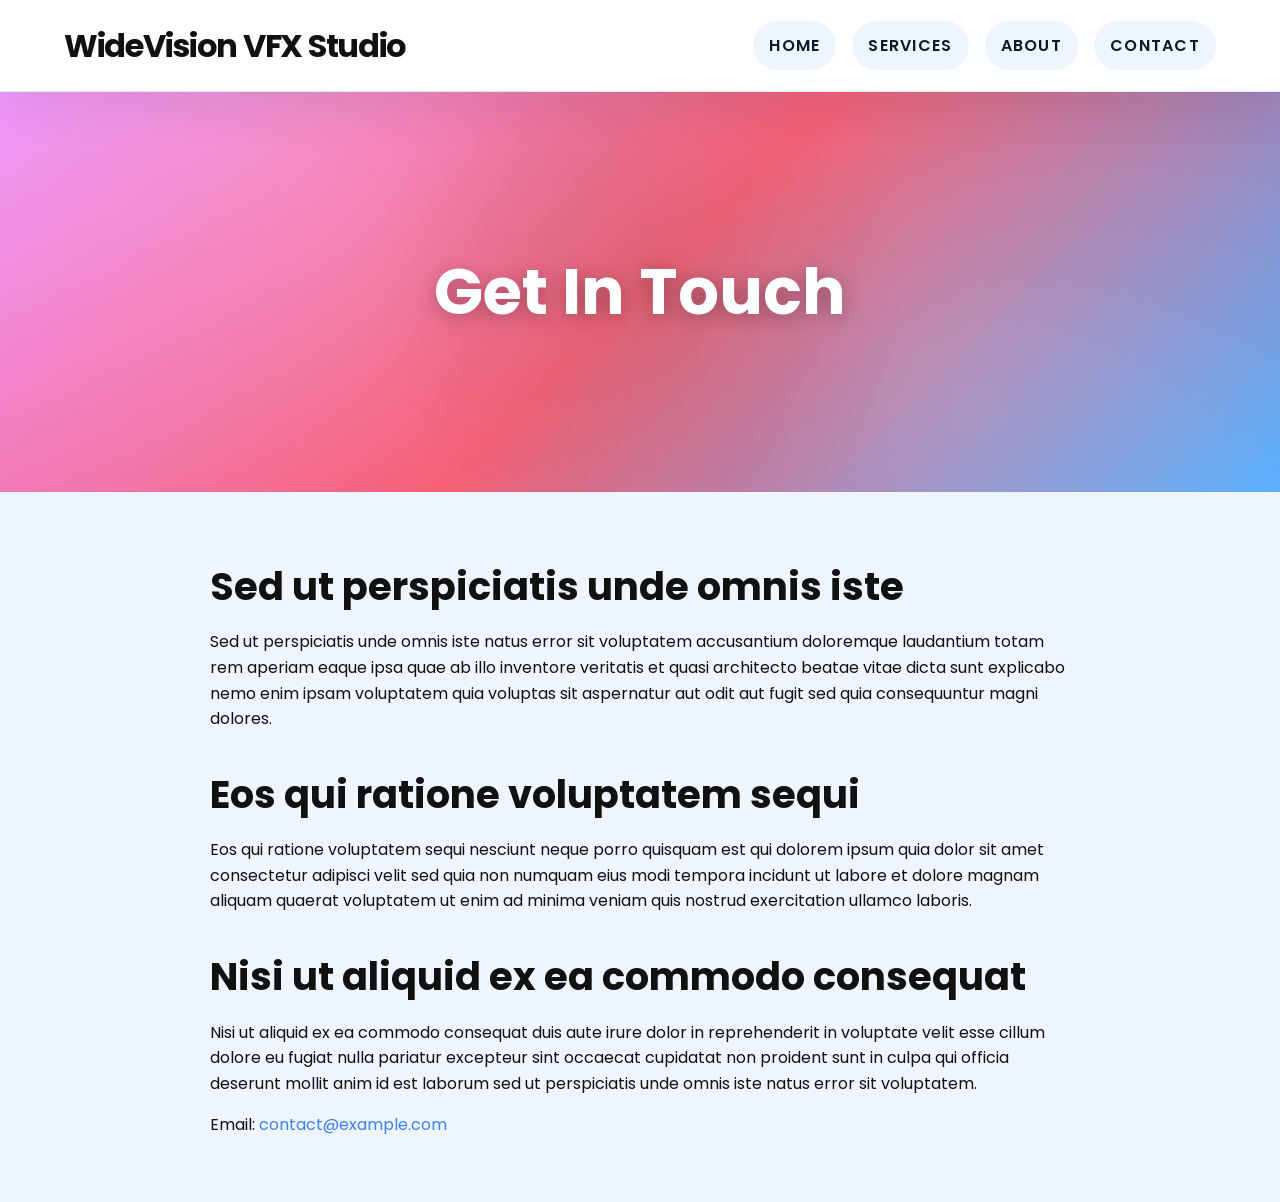
==== contact.html @ 50a1d249 "Added content to about page and contact pages, added new services page added new dynamic elemenst to" ====
<!DOCTYPE html>
<html lang="en">
<head>
  <meta charset="UTF-8">
  <meta name="viewport" content="width=device-width, initial-scale=1.0">
  <title>Contact - WideVision VFX Studio</title>
  <link rel="stylesheet" href="style.css">
</head>
<body>
  <header class="site-header">
    <div class="header-container">
      <h1>WideVision VFX Studio</h1>
      <nav class="nav-menu">
        <ul>
          <li><a href="main.html">Home</a></li>
          <li><a href="services.html">Services</a></li>
          <li><a href="about.html">About</a></li>
          <li><a href="contact.html">Contact</a></li>
        </ul>
      </nav>
    </div>
  </header>

  <section class="hero-section contact-hero">
    <div class="hero-mesh"></div>
    <div class="hero-content">
      <h1>Get In Touch</h1>
    </div>
  </section>

  <div class="main-container">
    <section class="content-section">
      <h2>Sed ut perspiciatis unde omnis iste</h2>
      <p>Sed ut perspiciatis unde omnis iste natus error sit voluptatem accusantium doloremque laudantium totam rem aperiam eaque ipsa quae ab illo inventore veritatis et quasi architecto beatae vitae dicta sunt explicabo nemo enim ipsam voluptatem quia voluptas sit aspernatur aut odit aut fugit sed quia consequuntur magni dolores.</p>
    </section>

    <section class="content-section">
      <h2>Eos qui ratione voluptatem sequi</h2>
      <p>Eos qui ratione voluptatem sequi nesciunt neque porro quisquam est qui dolorem ipsum quia dolor sit amet consectetur adipisci velit sed quia non numquam eius modi tempora incidunt ut labore et dolore magnam aliquam quaerat voluptatem ut enim ad minima veniam quis nostrud exercitation ullamco laboris.</p>
    </section>

    <section class="content-section">
      <h2>Nisi ut aliquid ex ea commodo consequat</h2>
      <p>Nisi ut aliquid ex ea commodo consequat duis aute irure dolor in reprehenderit in voluptate velit esse cillum dolore eu fugiat nulla pariatur excepteur sint occaecat cupidatat non proident sunt in culpa qui officia deserunt mollit anim id est laborum sed ut perspiciatis unde omnis iste natus error sit voluptatem.</p>
      <p>Email: <a href="mailto:contact@example.com\">contact@example.com</a></p>
    </section>
  </div>
</body>
</html>
---- style.css ----
/* Base stylesheet for main.html */

@import url('https://fonts.googleapis.com/css2?family=Poppins:wght@400;500;600;700&display=swap');

/* Global page settings */
:root {
  --bg-color: #EFF5FF;
  --text-color: #101110;
  --accent-color: #3b82f6;
  --surface-color: #ffffff;
  --surface-soft: #f8fbff;
  --border-color: #d6e4f0;
}

/* Reset margins and set base font */
html {
  box-sizing: border-box;
}
*, *::before, *::after {
  box-sizing: inherit;
}

body {
  margin: 0;
  font-family: 'Poppins', system-ui, -apple-system, BlinkMacSystemFont, "Segoe UI", sans-serif;
  line-height: 1.6;
  background: var(--bg-color);
  color: var(--text-color);
  min-height: 100vh;
}

/* Header with title and navigation */
.site-header {
  position: sticky;
  top: 0;
  z-index: 20;
  background: rgba(255, 255, 255, 0.92);
  backdrop-filter: saturate(180%) blur(16px);
  border-bottom: 1px solid rgba(59, 130, 246, 0.15);
  box-shadow: 0 20px 40px rgba(16, 42, 67, 0.08);
}

.content-section {
  margin-bottom: 2rem;
}

.content-section h2 {
  font-size: clamp(1.75rem, 3vw, 2.5rem);
  margin-bottom: 0.75rem;
}



.header-container {
  max-width: 1200px;
  margin: 0 auto;
  padding: 1.25rem 1.5rem;
  display: flex;
  justify-content: space-between;
  align-items: center;
  gap: 1.5rem;
}

.site-header h1 {
  margin: 0;
  font-size: clamp(1.9rem, 2.5vw, 2.7rem);
  font-weight: 700;
  letter-spacing: -0.04em;
}

/* Navigation menu */
.nav-menu ul {
  list-style: none;
  margin: 0;
  padding: 0;
  display: flex;
  gap: 1rem;
  flex-wrap: wrap;
}

.nav-menu a {
  display: inline-flex;
  align-items: center;
  padding: 0.75rem 1rem;
  border-radius: 999px;
  font-weight: 600;
  text-transform: uppercase;
  letter-spacing: 0.08em;
  color: #0f172a;
  background: rgba(59, 130, 246, 0.08);
  transition: transform 0.2s ease, background-color 0.2s ease, color 0.2s ease;
}

.nav-menu a:hover,
.nav-menu a:focus {
  color: var(--accent-color);
  background: rgba(59, 130, 246, 0.16);
  transform: translateY(-1px);
  text-decoration: none;
}

.nav-menu a:active {
  transform: translateY(0);
}

/* Full-width video section */
.video-section {
  width: 100%;
  background: #000;
  padding: 0;
  margin: 0;
}

.video-section video {
  display: block;
  width: 100%;
  height: auto;
}

/* Hero sections with unique visuals */
.hero-section {
  position: relative;
  width: 100%;
  height: 400px;
  display: flex;
  align-items: center;
  justify-content: center;
  overflow: hidden;
  margin: 0;
  padding: 0;
}

.hero-content {
  position: relative;
  z-index: 2;
  text-align: center;
}

.hero-content h1 {
  color: white;
  font-size: clamp(2.5rem, 6vw, 4rem);
  text-shadow: 0 4px 20px rgba(0, 0, 0, 0.3);
  margin: 0;
}

/* Services page gradient */
.services-hero {
  background: linear-gradient(135deg, #667eea 0%, #764ba2 50%, #f093fb 100%);
}

.services-hero .hero-gradient {
  position: absolute;
  top: 0;
  left: 0;
  width: 100%;
  height: 100%;
  background: 
    radial-gradient(circle at 20% 50%, rgba(255,255,255,0.1) 0%, transparent 50%),
    radial-gradient(circle at 80% 80%, rgba(255,255,255,0.1) 0%, transparent 50%);
  animation: float 6s ease-in-out infinite;
}

/* About page pattern */
.about-hero {
  background: linear-gradient(45deg, #1e3a8a 0%, #3b82f6 50%, #0ea5e9 100%);
}

.about-hero .hero-pattern {
  position: absolute;
  top: 0;
  left: 0;
  width: 100%;
  height: 100%;
  background-image: 
    linear-gradient(45deg, rgba(255,255,255,0.05) 25%, transparent 25%),
    linear-gradient(-45deg, rgba(255,255,255,0.05) 25%, transparent 25%);
  background-size: 40px 40px;
  background-position: 0 0, 20px 20px;
  animation: slide 20s linear infinite;
}

/* Contact page mesh gradient */
.contact-hero {
  background: linear-gradient(135deg, #f093fb 0%, #f5576c 50%, #4facfe 100%);
}

.contact-hero .hero-mesh {
  position: absolute;
  top: 0;
  left: 0;
  width: 100%;
  height: 100%;
  background: 
    radial-gradient(circle at 25% 25%, rgba(255,255,255,0.15) 0%, transparent 50%),
    radial-gradient(circle at 75% 75%, rgba(255,255,255,0.15) 0%, transparent 50%),
    radial-gradient(circle at 50% 50%, rgba(0,0,0,0.1) 0%, transparent 40%);
  animation: pulse 8s ease-in-out infinite;
}

/* Animations */
@keyframes float {
  0%, 100% { transform: translateY(0px); }
  50% { transform: translateY(-20px); }
}

@keyframes slide {
  0% { background-position: 0 0, 20px 20px; }
  100% { background-position: 40px 40px, 60px 60px; }
}

@keyframes pulse {
  0%, 100% { opacity: 1; }
  50% { opacity: 0.95; }
}

/* Page container for centered content */
.main-container {
  max-width: 900px;
  margin: 0 auto;
  padding: 2rem 1.25rem;
}

/* Heading styles */
h1 {
  font-size: clamp(2rem, 4vw, 3rem);
  margin-top: 0;
  margin-bottom: 0.75rem;
}

p {
  margin-top: 0;
  margin-bottom: 1rem;
}

/* Example card section */
.card {
  background: var(--surface-color);
  border: 1px solid var(--border-color);
  border-radius: 16px;
  box-shadow: 0 8px 24px rgba(16, 42, 67, 0.08);
  padding: 1.5rem;
}

/* Link styling */
a {
  color: var(--accent-color);
  text-decoration: none;
}
a:hover,
a:focus {
  text-decoration: underline;
}

/* Utility helpers: add more as needed */
.text-center {
  text-align: center;
}

/* Add new section styles by using a class name and a comment */
/* Example: .new-section { ... } */
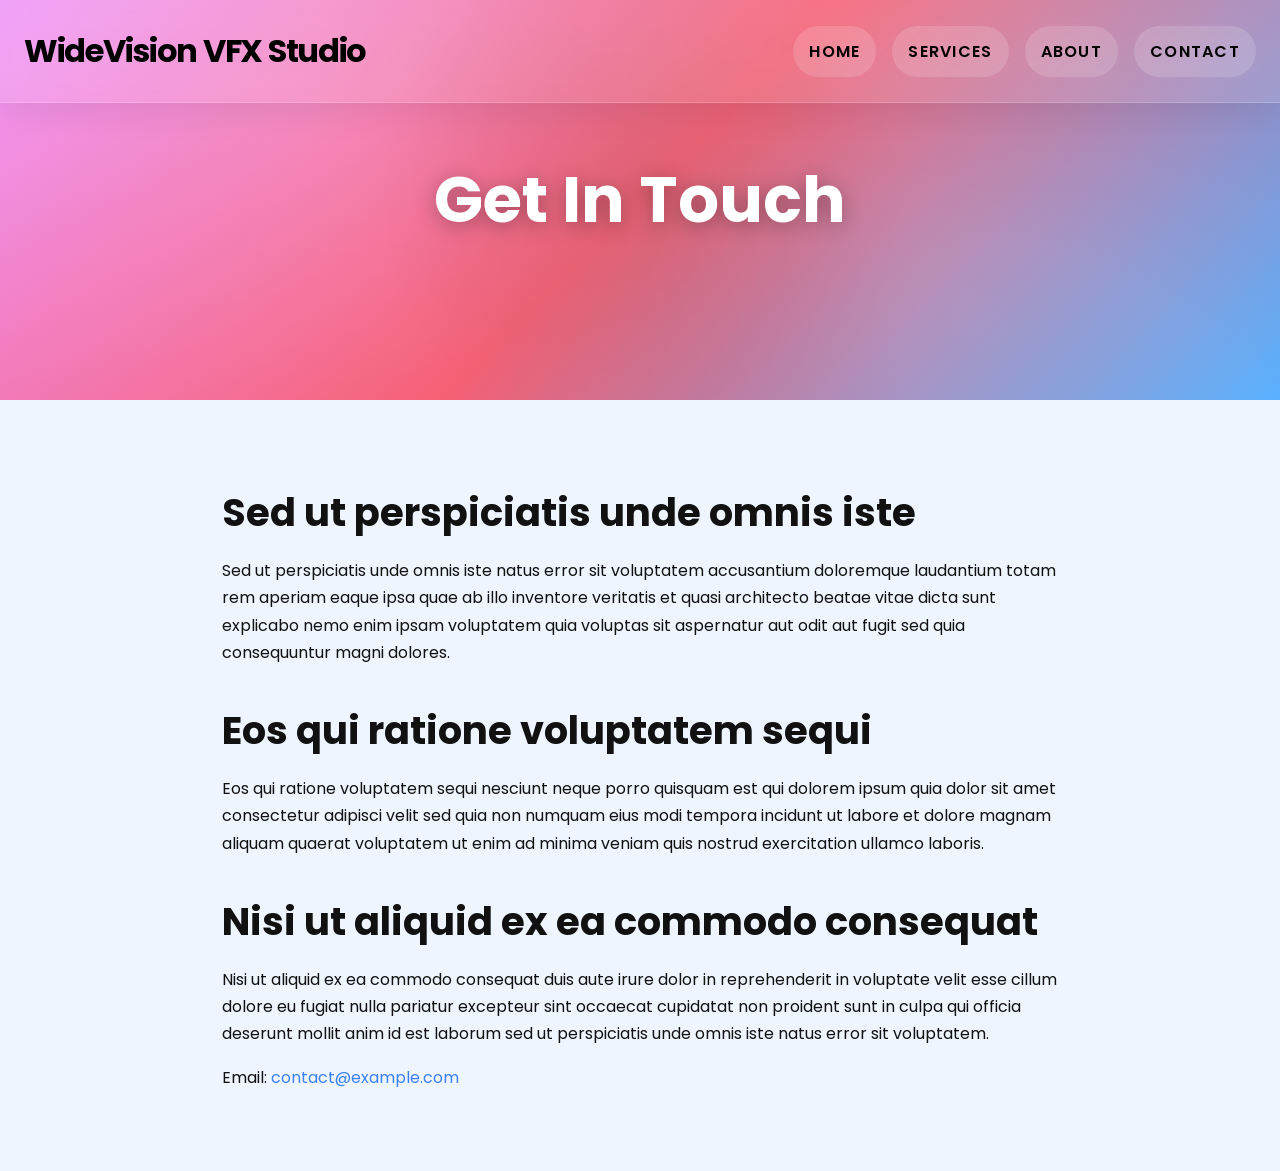
==== commit 825cff64: "added an actual background video to the website changed the quote font fixed spacing and made genera" ====
--- a/contact.html
+++ b/contact.html
@@ -45,5 +45,6 @@
       <p>Email: <a href="mailto:contact@example.com\">contact@example.com</a></p>
     </section>
   </div>
+  <script src="script.js"></script>
 </body>
 </html>
--- a/style.css
+++ b/style.css
@@ -1,6 +1,8 @@
 /* Base stylesheet for main.html */
 
 @import url('https://fonts.googleapis.com/css2?family=Poppins:wght@400;500;600;700&display=swap');
+@import url('https://fonts.googleapis.com/css2?family=Montserrat:wght@400;600;700;800&display=swap');
+@import url('https://fonts.googleapis.com/css2?family=Merriweather:ital,wght@0,400;0,700;1,400&display=swap');
 
 /* Global page settings */
 :root {
@@ -23,7 +25,7 @@
 body {
   margin: 0;
   font-family: 'Poppins', system-ui, -apple-system, BlinkMacSystemFont, "Segoe UI", sans-serif;
-  line-height: 1.6;
+  line-height: 1.7;
   background: var(--bg-color);
   color: var(--text-color);
   min-height: 100vh;
@@ -31,13 +33,16 @@
 
 /* Header with title and navigation */
 .site-header {
-  position: sticky;
-  top: 0;
+  position: fixed;
+  top: 0;
+  left: 0;
+  right: 0;
   z-index: 20;
-  background: rgba(255, 255, 255, 0.92);
-  backdrop-filter: saturate(180%) blur(16px);
-  border-bottom: 1px solid rgba(59, 130, 246, 0.15);
-  box-shadow: 0 20px 40px rgba(16, 42, 67, 0.08);
+  background: rgba(255, 255, 255, 0.12);
+  backdrop-filter: blur(12px);
+  border-bottom: 1px solid rgba(255, 255, 255, 0.18);
+  box-shadow: 0 10px 30px rgba(15, 23, 42, 0.08);
+  padding: 1.5rem 0;
 }
 
 .content-section {
@@ -52,13 +57,34 @@
 
 
 .header-container {
-  max-width: 1200px;
-  margin: 0 auto;
-  padding: 1.25rem 1.5rem;
+  width: 100%;
+  margin: 0;
+  padding: 0 1.5rem;
   display: flex;
   justify-content: space-between;
   align-items: center;
   gap: 1.5rem;
+}
+
+.brand {
+  display: flex;
+  align-items: center;
+  gap: 0.85rem;
+}
+
+.site-logo {
+  width: 52px;
+  height: auto;
+  display: block;
+}
+
+.nav-menu ul {
+  list-style: none;
+  margin: 0;
+  padding: 0;
+  display: flex;
+  gap: 1.8rem;
+  flex-wrap: wrap;
 }
 
 .site-header h1 {
@@ -66,6 +92,7 @@
   font-size: clamp(1.9rem, 2.5vw, 2.7rem);
   font-weight: 700;
   letter-spacing: -0.04em;
+  color: #000000;
 }
 
 /* Navigation menu */
@@ -86,15 +113,15 @@
   font-weight: 600;
   text-transform: uppercase;
   letter-spacing: 0.08em;
-  color: #0f172a;
-  background: rgba(59, 130, 246, 0.08);
+  color: #000000;
+  background: rgba(255, 255, 255, 0.15);
   transition: transform 0.2s ease, background-color 0.2s ease, color 0.2s ease;
 }
 
 .nav-menu a:hover,
 .nav-menu a:focus {
-  color: var(--accent-color);
-  background: rgba(59, 130, 246, 0.16);
+  color: #000000;
+  background: rgba(255, 255, 255, 0.25);
   transform: translateY(-1px);
   text-decoration: none;
 }
@@ -105,16 +132,60 @@
 
 /* Full-width video section */
 .video-section {
+  position: relative;
   width: 100%;
   background: #000;
   padding: 0;
   margin: 0;
+  display: flex;
+  align-items: center;
+  justify-content: center;
 }
 
 .video-section video {
   display: block;
   width: 100%;
   height: auto;
+}
+
+.video-overlay {
+  position: absolute;
+  top: 0;
+  left: 0;
+  width: 100%;
+  height: 100%;
+  display: flex;
+  align-items: center;
+  justify-content: flex-start;
+  pointer-events: none;
+  padding-left: 5%;
+}
+
+.overlay-text {
+  text-align: left;
+  color: #000000;
+  font-size: clamp(1.5rem, 5vw, 3rem);
+  font-weight: 900;
+  font-family: 'Montserrat', sans-serif;
+  text-shadow: 
+    -2px -2px 0 rgba(255, 255, 255, 0.6),
+    2px -2px 0 rgba(255, 255, 255, 0.6),
+    -2px 2px 0 rgba(255, 255, 255, 0.6),
+    2px 2px 0 rgba(255, 255, 255, 0.6),
+    0 4px 12px rgba(0, 0, 0, 0.3);
+  -webkit-text-stroke: 1px rgba(255, 255, 255, 0.4);
+  padding: 0;
+  max-width: 50%;
+  line-height: 1.6;
+  pointer-events: auto;
+  letter-spacing: 0.02em;
+}
+
+.overlay-text p {
+  margin: 0;
+  font-style: italic;
+  font-weight: 500;
+  font-family: Tahoma, sans-serif;
 }
 
 /* Hero sections with unique visuals */
@@ -217,14 +288,14 @@
 .main-container {
   max-width: 900px;
   margin: 0 auto;
-  padding: 2rem 1.25rem;
+  padding: 3rem 2rem;
 }
 
 /* Heading styles */
 h1 {
-  font-size: clamp(2rem, 4vw, 3rem);
+  font-size: clamp(2.25rem, 4vw, 3.2rem);
   margin-top: 0;
-  margin-bottom: 0.75rem;
+  margin-bottom: 1rem;
 }
 
 p {
@@ -251,6 +322,22 @@
   text-decoration: underline;
 }
 
+button,
+.button,
+.nav-menu a {
+  cursor: pointer;
+}
+
+.hover-active {
+  transform: translateY(-2px) scale(1.01);
+  box-shadow: 0 14px 28px rgba(0, 0, 0, 0.14);
+}
+
+.nav-menu a.hover-active {
+  background: rgba(59, 130, 246, 0.22);
+  color: #111827;
+}
+
 /* Utility helpers: add more as needed */
 .text-center {
   text-align: center;
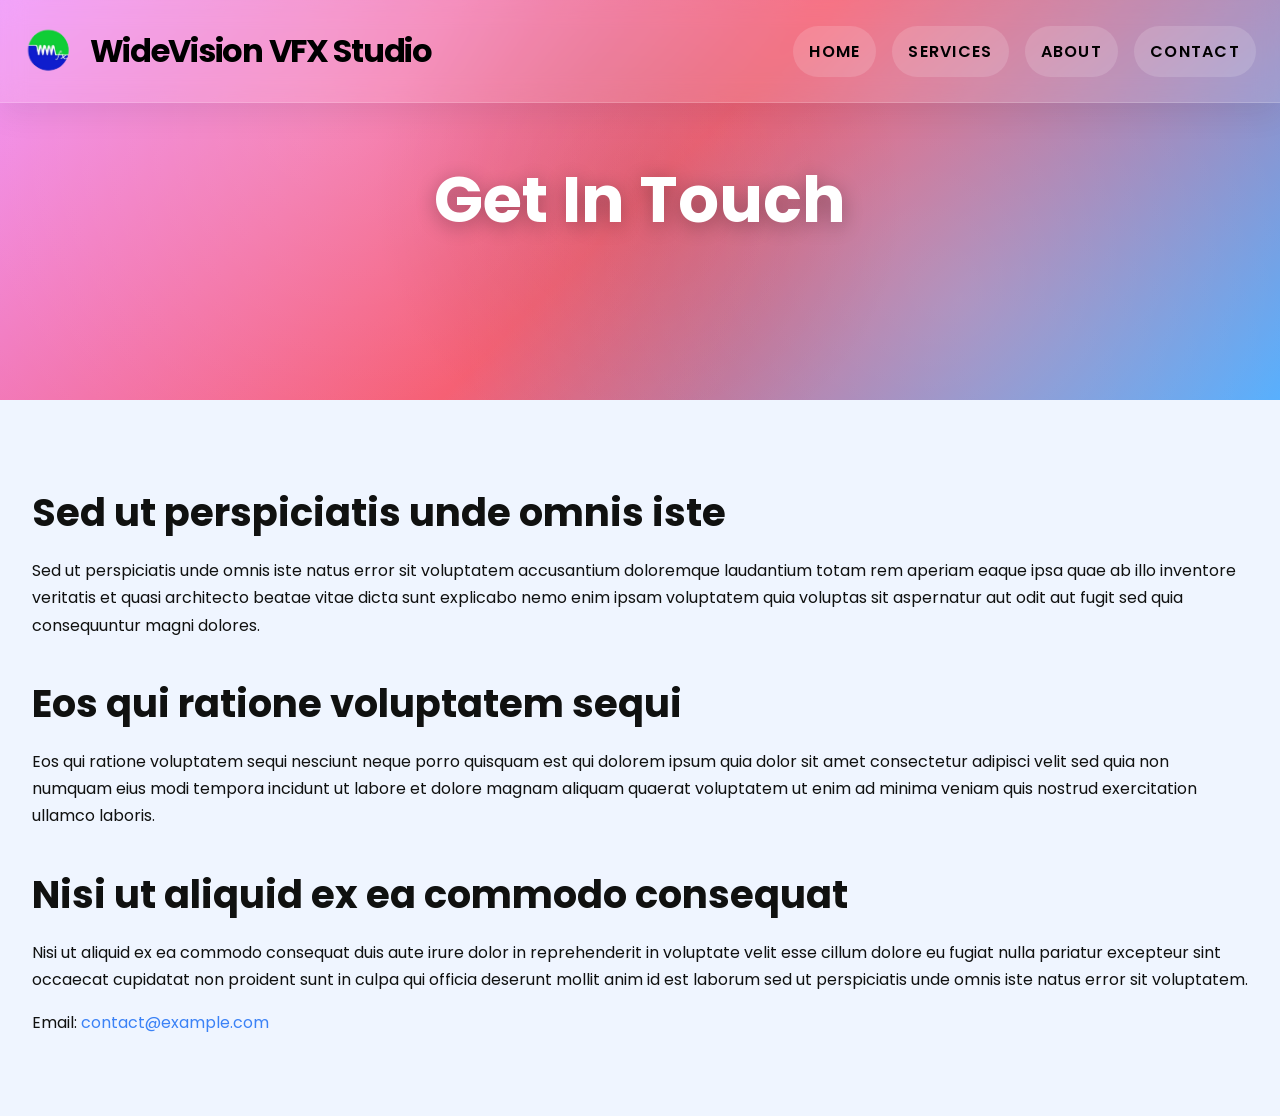
==== commit 7aa6a04b: "made large changes to about section added dropdowns added video graphic updated the colors of the qu" ====
--- a/contact.html
+++ b/contact.html
@@ -9,7 +9,10 @@
 <body>
   <header class="site-header">
     <div class="header-container">
-      <h1>WideVision VFX Studio</h1>
+      <div class="brand">
+        <img src="logo.png" alt="WideVision logo" class="site-logo">
+        <h1>WideVision VFX Studio</h1>
+      </div>
       <nav class="nav-menu">
         <ul>
           <li><a href="main.html">Home</a></li>
--- a/style.css
+++ b/style.css
@@ -29,6 +29,11 @@
   background: var(--bg-color);
   color: var(--text-color);
   min-height: 100vh;
+}
+
+body > .video-section {
+  height: 100vh;
+  overflow: hidden;
 }
 
 /* Header with title and navigation */
@@ -43,6 +48,12 @@
   border-bottom: 1px solid rgba(255, 255, 255, 0.18);
   box-shadow: 0 10px 30px rgba(15, 23, 42, 0.08);
   padding: 1.5rem 0;
+  transition: padding 0.3s ease, box-shadow 0.3s ease;
+}
+
+.site-header.scrolled {
+  padding: 0.75rem 0;
+  box-shadow: 0 4px 20px rgba(15, 23, 42, 0.15);
 }
 
 .content-section {
@@ -134,18 +145,21 @@
 .video-section {
   position: relative;
   width: 100%;
+  height: 100vh;
   background: #000;
   padding: 0;
   margin: 0;
   display: flex;
   align-items: center;
   justify-content: center;
+  overflow: hidden;
 }
 
 .video-section video {
   display: block;
   width: 100%;
-  height: auto;
+  height: 100%;
+  object-fit: cover;
 }
 
 .video-overlay {
@@ -163,17 +177,11 @@
 
 .overlay-text {
   text-align: left;
-  color: #000000;
+  color: #e8e8e8;
   font-size: clamp(1.5rem, 5vw, 3rem);
   font-weight: 900;
-  font-family: 'Montserrat', sans-serif;
-  text-shadow: 
-    -2px -2px 0 rgba(255, 255, 255, 0.6),
-    2px -2px 0 rgba(255, 255, 255, 0.6),
-    -2px 2px 0 rgba(255, 255, 255, 0.6),
-    2px 2px 0 rgba(255, 255, 255, 0.6),
-    0 4px 12px rgba(0, 0, 0, 0.3);
-  -webkit-text-stroke: 1px rgba(255, 255, 255, 0.4);
+  font-family: 'Poppins', sans-serif;
+  -webkit-text-stroke: 4px rgba(255, 255, 255, 0.8);
   padding: 0;
   max-width: 50%;
   line-height: 1.6;
@@ -286,9 +294,57 @@
 
 /* Page container for centered content */
 .main-container {
-  max-width: 900px;
+  max-width: 100%;
   margin: 0 auto;
   padding: 3rem 2rem;
+}
+
+/* About page layout */
+.about-layout {
+  display: grid;
+  grid-template-columns: 7fr 3fr;
+  gap: 3rem;
+  align-items: flex-start;
+  width: 100%;
+}
+
+.about-left {
+  width: 100%;
+}
+
+.about-right {
+  width: 100%;
+  height: 1025px;
+  aspect-ratio: 9 / 16;
+  background: var(--surface-color);
+  border: 2px solid var(--border-color);
+  border-radius: 16px;
+  overflow: hidden;
+  transition: box-shadow 0.3s ease, border-color 0.3s ease, transform 0.3s ease;
+}
+
+.about-right:hover {
+  box-shadow: 0 16px 40px rgba(16, 42, 67, 0.18);
+  border-color: var(--accent-color);
+  transform: translateY(-2px);
+}
+
+.about-right video {
+  width: 100%;
+  height: 100%;
+  object-fit: cover;
+  display: block;
+}
+
+@media (max-width: 1024px) {
+  .about-layout {
+    grid-template-columns: 1fr;
+    align-items: stretch;
+  }
+  
+  .about-right {
+    min-height: 400px;
+  }
 }
 
 /* Heading styles */
@@ -343,5 +399,85 @@
   text-align: center;
 }
 
+/* Accordion styles */
+.accordion {
+  width: 100%;
+}
+
+.accordion-item {
+  margin-bottom: 2.5rem;
+  border: 3px solid var(--border-color);
+  border-radius: 20px;
+  overflow: hidden;
+  background: var(--surface-color);
+  box-shadow: 0 8px 24px rgba(16, 42, 67, 0.1);
+  transition: box-shadow 0.3s ease, border-color 0.3s ease, transform 0.3s ease;
+}
+
+.accordion-item:hover {
+  box-shadow: 0 16px 40px rgba(16, 42, 67, 0.18);
+  border-color: var(--accent-color);
+  transform: translateY(-2px);
+}
+
+.accordion-header {
+  width: 100%;
+  padding: 3rem 3.5rem;
+  font-size: clamp(1.75rem, 3vw, 2.5rem);
+  font-weight: 700;
+  text-align: left;
+  background: var(--surface-color);
+  border: none;
+  cursor: pointer;
+  display: flex;
+  justify-content: space-between;
+  align-items: center;
+  transition: background-color 0.3s ease, color 0.3s ease;
+  color: var(--text-color);
+  letter-spacing: -0.02em;
+  line-height: 1.3;
+}
+
+.accordion-header:hover {
+}
+
+.accordion-header::after {
+  content: '▼';
+  display: inline-block;
+  font-size: 1.5rem;
+  transition: transform 0.4s cubic-bezier(0.4, 0.0, 0.2, 1);
+  margin-left: 2rem;
+  flex-shrink: 0;
+}
+
+.accordion-content {
+  max-height: 0;
+  overflow: hidden;
+  transition: max-height 0.5s cubic-bezier(0.4, 0.0, 0.2, 1);
+}
+
+.accordion-content.open {
+  max-height: 2000px;
+}
+
+.accordion-body {
+  padding: 0 3.5rem 2.5rem 3.5rem;
+  font-size: 1.25rem;
+  line-height: 1.85;
+  color: var(--text-color);
+}
+
+.accordion-body p {
+  margin-bottom: 1.5rem;
+}
+
+.accordion-body p:last-child {
+  margin-bottom: 0;
+}
+
+.accordion-item.open .accordion-header::after {
+  transform: rotate(180deg);
+}
+
 /* Add new section styles by using a class name and a comment */
 /* Example: .new-section { ... } */
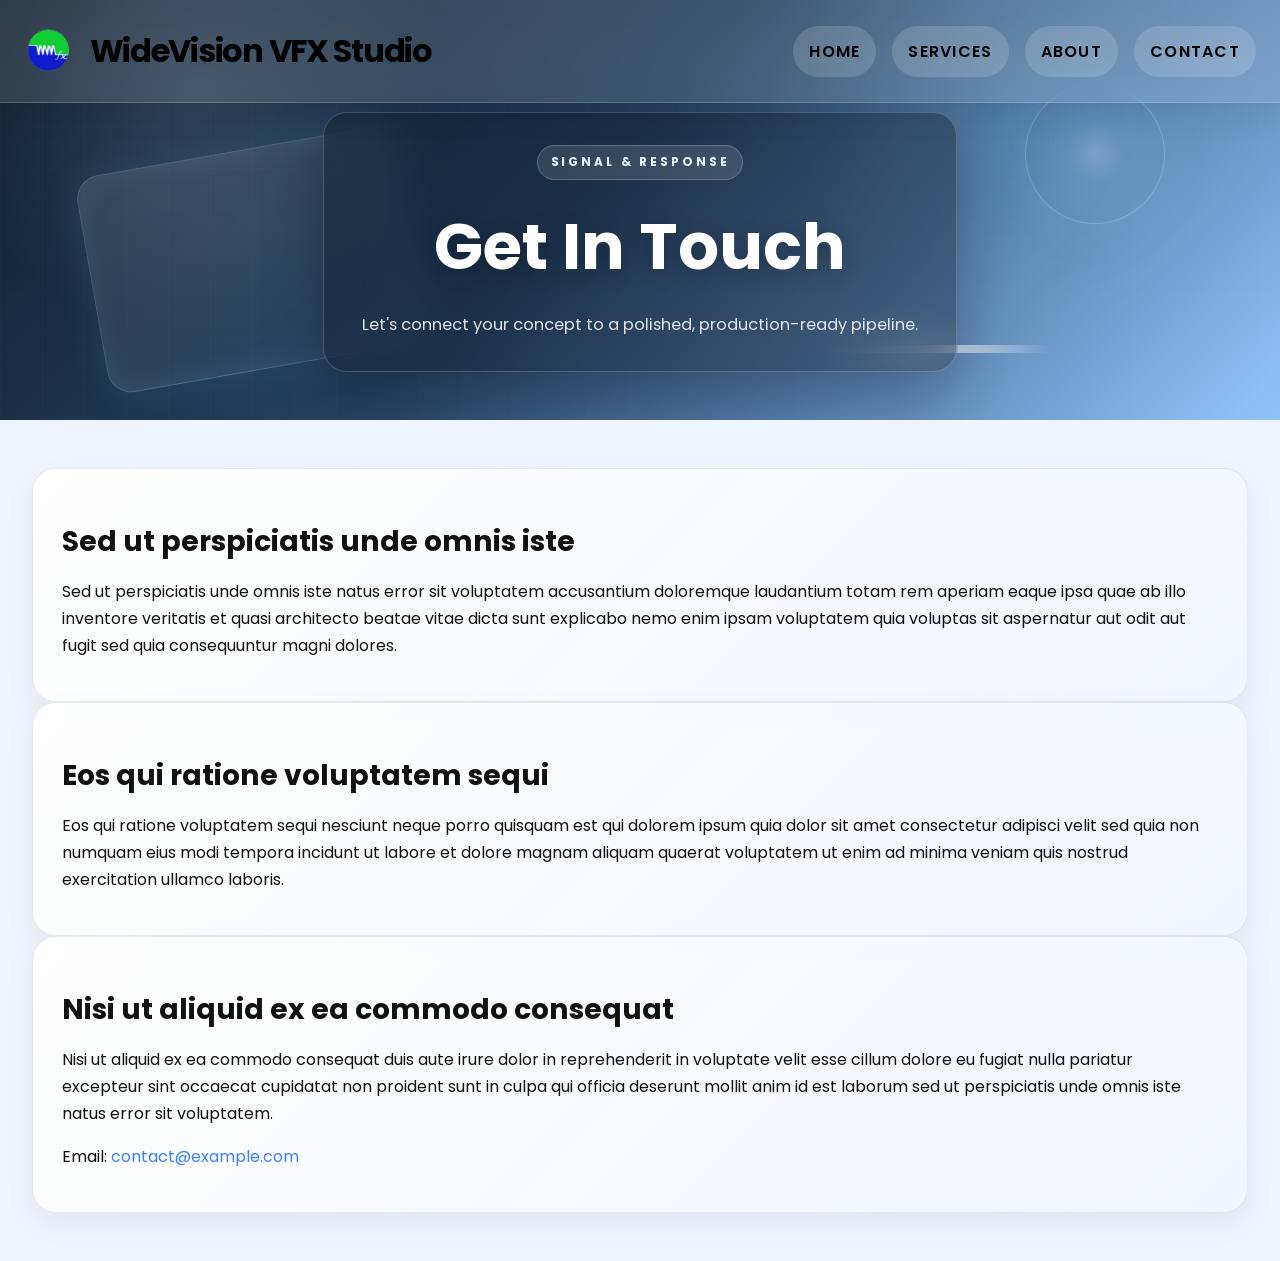
==== commit 076dd1b2: "updated services page and all headers nav bar shrinks more graphics in headers services page looks m" ====
--- a/contact.html
+++ b/contact.html
@@ -25,24 +25,28 @@
   </header>
 
   <section class="hero-section contact-hero">
-    <div class="hero-mesh"></div>
+    <div class="hero-graphic hero-contact-panel"></div>
+    <div class="hero-graphic hero-contact-orb"></div>
+    <div class="hero-graphic hero-contact-line"></div>
     <div class="hero-content">
+      <span class="hero-badge">Signal & Response</span>
       <h1>Get In Touch</h1>
+      <p>Let's connect your concept to a polished, production-ready pipeline.</p>
     </div>
   </section>
 
   <div class="main-container">
-    <section class="content-section">
+    <section class="content-section tile-left">
       <h2>Sed ut perspiciatis unde omnis iste</h2>
       <p>Sed ut perspiciatis unde omnis iste natus error sit voluptatem accusantium doloremque laudantium totam rem aperiam eaque ipsa quae ab illo inventore veritatis et quasi architecto beatae vitae dicta sunt explicabo nemo enim ipsam voluptatem quia voluptas sit aspernatur aut odit aut fugit sed quia consequuntur magni dolores.</p>
     </section>
 
-    <section class="content-section">
+    <section class="content-section tile-middle">
       <h2>Eos qui ratione voluptatem sequi</h2>
       <p>Eos qui ratione voluptatem sequi nesciunt neque porro quisquam est qui dolorem ipsum quia dolor sit amet consectetur adipisci velit sed quia non numquam eius modi tempora incidunt ut labore et dolore magnam aliquam quaerat voluptatem ut enim ad minima veniam quis nostrud exercitation ullamco laboris.</p>
     </section>
 
-    <section class="content-section">
+    <section class="content-section tile-right">
       <h2>Nisi ut aliquid ex ea commodo consequat</h2>
       <p>Nisi ut aliquid ex ea commodo consequat duis aute irure dolor in reprehenderit in voluptate velit esse cillum dolore eu fugiat nulla pariatur excepteur sint occaecat cupidatat non proident sunt in culpa qui officia deserunt mollit anim id est laborum sed ut perspiciatis unde omnis iste natus error sit voluptatem.</p>
       <p>Email: <a href="mailto:contact@example.com\">contact@example.com</a></p>
--- a/style.css
+++ b/style.css
@@ -48,20 +48,34 @@
   border-bottom: 1px solid rgba(255, 255, 255, 0.18);
   box-shadow: 0 10px 30px rgba(15, 23, 42, 0.08);
   padding: 1.5rem 0;
-  transition: padding 0.3s ease, box-shadow 0.3s ease;
+  transition: padding 0.3s ease, box-shadow 0.3s ease, transform 0.3s ease;
 }
 
 .site-header.scrolled {
-  padding: 0.75rem 0;
-  box-shadow: 0 4px 20px rgba(15, 23, 42, 0.15);
+  padding: 0.2rem 0;
+  transform: translateY(-4px);
+  box-shadow: 0 8px 28px rgba(15, 23, 42, 0.22);
+}
+
+.site-header.scrolled .site-logo {
+  width: 40px;
+}
+
+.site-header.scrolled h1 {
+  font-size: clamp(1.35rem, 2vw, 1.8rem);
+}
+
+.site-header.scrolled .nav-menu a {
+  padding: 0.45rem 0.75rem;
+  font-size: 0.82rem;
 }
 
 .content-section {
-  margin-bottom: 2rem;
+  margin: 0;
 }
 
 .content-section h2 {
-  font-size: clamp(1.75rem, 3vw, 2.5rem);
+  font-size: clamp(1.5rem, 2.2vw, 2.1rem);
   margin-bottom: 0.75rem;
 }
 
@@ -200,80 +214,243 @@
 .hero-section {
   position: relative;
   width: 100%;
-  height: 400px;
+  min-height: 420px;
   display: flex;
   align-items: center;
   justify-content: center;
   overflow: hidden;
   margin: 0;
-  padding: 0;
+  padding: 7rem 2rem 3rem;
+  isolation: isolate;
 }
 
 .hero-content {
   position: relative;
-  z-index: 2;
+  z-index: 3;
   text-align: center;
+  max-width: 720px;
+  padding: 2rem 2.4rem;
+  border-radius: 24px;
+  border: 1px solid rgba(255, 255, 255, 0.18);
+  background: rgba(4, 10, 24, 0.32);
+  backdrop-filter: blur(18px);
+  box-shadow: 0 24px 60px rgba(2, 8, 23, 0.28);
+}
+
+.hero-badge {
+  display: inline-block;
+  margin-bottom: 0.8rem;
+  padding: 0.4rem 0.8rem;
+  border-radius: 999px;
+  background: rgba(255, 255, 255, 0.12);
+  border: 1px solid rgba(255, 255, 255, 0.2);
+  font-size: 0.75rem;
+  letter-spacing: 0.24em;
+  text-transform: uppercase;
+  font-weight: 700;
+  color: #eaf7ff;
 }
 
 .hero-content h1 {
   color: white;
-  font-size: clamp(2.5rem, 6vw, 4rem);
-  text-shadow: 0 4px 20px rgba(0, 0, 0, 0.3);
-  margin: 0;
-}
-
-/* Services page gradient */
+  font-size: clamp(2.4rem, 5vw, 4rem);
+  text-shadow: 0 4px 20px rgba(0, 0, 0, 0.24);
+  margin: 0 0 0.6rem;
+}
+
+.hero-content p {
+  margin: 0;
+  color: rgba(255, 255, 255, 0.86);
+  font-size: 1.02rem;
+}
+
+.parallax-layer {
+  transform: translate3d(0, 0, 0);
+  will-change: transform;
+}
+
+.hero-graphic {
+  position: absolute;
+  pointer-events: none;
+  z-index: 1;
+}
+
+/* Services page tech card */
 .services-hero {
-  background: linear-gradient(135deg, #667eea 0%, #764ba2 50%, #f093fb 100%);
-}
-
-.services-hero .hero-gradient {
-  position: absolute;
-  top: 0;
-  left: 0;
-  width: 100%;
-  height: 100%;
-  background: 
-    radial-gradient(circle at 20% 50%, rgba(255,255,255,0.1) 0%, transparent 50%),
-    radial-gradient(circle at 80% 80%, rgba(255,255,255,0.1) 0%, transparent 50%);
-  animation: float 6s ease-in-out infinite;
-}
-
-/* About page pattern */
+  background:
+    radial-gradient(circle at 15% 20%, rgba(125, 211, 252, 0.16), transparent 24%),
+    radial-gradient(circle at 85% 20%, rgba(191, 219, 254, 0.18), transparent 22%),
+    linear-gradient(135deg, #0f172a 0%, #1e3a5f 42%, #3b82f6 100%);
+}
+
+.services-hero::before {
+  content: "";
+  position: absolute;
+  inset: 0;
+  background: linear-gradient(90deg, rgba(255,255,255,0.08) 1px, transparent 1px), linear-gradient(rgba(255,255,255,0.06) 1px, transparent 1px);
+  background-size: 56px 56px;
+  opacity: 0.24;
+  z-index: 1;
+}
+
+.services-hero .hero-grid {
+  right: 7%;
+  bottom: 10%;
+  width: 320px;
+  height: 220px;
+  border: 1px solid rgba(191, 219, 254, 0.24);
+  border-radius: 24px;
+  background: linear-gradient(90deg, rgba(191, 219, 254, 0.12) 1px, transparent 1px), linear-gradient(rgba(191, 219, 254, 0.12) 1px, transparent 1px);
+  background-size: 32px 32px;
+  box-shadow: inset 0 0 0 1px rgba(255, 255, 255, 0.08), 0 0 50px rgba(125, 211, 252, 0.12);
+  transform: rotate(-12deg);
+}
+
+.services-hero .hero-node {
+  left: 10%;
+  top: 22%;
+  width: 120px;
+  height: 120px;
+  border-radius: 50%;
+  border: 1px solid rgba(255, 255, 255, 0.24);
+  background: radial-gradient(circle, rgba(255,255,255,0.18), rgba(125, 211, 252, 0.08) 35%, transparent 70%);
+  box-shadow: 0 0 60px rgba(125, 211, 252, 0.12);
+}
+
+.services-hero .hero-ring {
+  left: 16%;
+  bottom: 9%;
+  width: 220px;
+  height: 220px;
+  border: 1px solid rgba(255, 255, 255, 0.16);
+  border-radius: 50%;
+  box-shadow: inset 0 0 40px rgba(125, 211, 252, 0.08);
+}
+
+.services-hero .hero-ring::before {
+  content: "";
+  position: absolute;
+  inset: 16px;
+  border: 1px dashed rgba(255, 255, 255, 0.16);
+  border-radius: 50%;
+  animation: spin 12s linear infinite;
+}
+
+/* About page tech card */
 .about-hero {
-  background: linear-gradient(45deg, #1e3a8a 0%, #3b82f6 50%, #0ea5e9 100%);
-}
-
-.about-hero .hero-pattern {
-  position: absolute;
-  top: 0;
-  left: 0;
-  width: 100%;
-  height: 100%;
-  background-image: 
-    linear-gradient(45deg, rgba(255,255,255,0.05) 25%, transparent 25%),
-    linear-gradient(-45deg, rgba(255,255,255,0.05) 25%, transparent 25%);
-  background-size: 40px 40px;
-  background-position: 0 0, 20px 20px;
-  animation: slide 20s linear infinite;
-}
-
-/* Contact page mesh gradient */
+  background:
+    radial-gradient(circle at 25% 30%, rgba(125, 211, 252, 0.12), transparent 24%),
+    radial-gradient(circle at 80% 20%, rgba(191, 219, 254, 0.14), transparent 22%),
+    linear-gradient(135deg, #0f172a 0%, #23415f 45%, #60a5fa 100%);
+}
+
+.about-hero::before {
+  content: "";
+  position: absolute;
+  inset: 0;
+  background: repeating-linear-gradient(90deg, rgba(255,255,255,0.06) 0 1px, transparent 1px 60px), repeating-linear-gradient(0deg, rgba(255,255,255,0.05) 0 1px, transparent 1px 60px);
+  opacity: 0.2;
+  z-index: 1;
+}
+
+.about-hero .hero-circuit {
+  left: 7%;
+  top: 18%;
+  width: 380px;
+  height: 240px;
+  border: 1px solid rgba(191, 219, 254, 0.2);
+  border-radius: 24px;
+  background: linear-gradient(90deg, transparent 0 30%, rgba(255,255,255,0.1) 30% 32%, transparent 32% 100%), linear-gradient(0deg, transparent 0 45%, rgba(255,255,255,0.1) 45% 47%, transparent 47% 100%);
+  box-shadow: inset 0 0 30px rgba(125, 211, 252, 0.08);
+}
+
+.about-hero .hero-circuit::before {
+  content: "";
+  position: absolute;
+  inset: 14px;
+  border-radius: 20px;
+  border: 1px solid rgba(255, 255, 255, 0.16);
+}
+
+.about-hero .hero-core {
+  right: 10%;
+  bottom: 14%;
+  width: 150px;
+  height: 150px;
+  border-radius: 24px;
+  border: 1px solid rgba(255, 255, 255, 0.16);
+  background: linear-gradient(135deg, rgba(255,255,255,0.12), rgba(125, 211, 252, 0.06));
+  box-shadow: 0 0 40px rgba(96, 165, 250, 0.12);
+  transform: rotate(12deg);
+}
+
+.about-hero .hero-core::before {
+  content: "";
+  position: absolute;
+  inset: 22px;
+  border-radius: 14px;
+  border: 1px solid rgba(255, 255, 255, 0.16);
+}
+
+.about-hero .hero-scan {
+  right: 17%;
+  top: 20%;
+  width: 240px;
+  height: 8px;
+  background: linear-gradient(90deg, transparent, rgba(255,255,255,0.8), transparent);
+  filter: blur(1px);
+  animation: scan 4s linear infinite;
+}
+
+/* Contact page tech card */
 .contact-hero {
-  background: linear-gradient(135deg, #f093fb 0%, #f5576c 50%, #4facfe 100%);
-}
-
-.contact-hero .hero-mesh {
-  position: absolute;
-  top: 0;
-  left: 0;
-  width: 100%;
-  height: 100%;
-  background: 
-    radial-gradient(circle at 25% 25%, rgba(255,255,255,0.15) 0%, transparent 50%),
-    radial-gradient(circle at 75% 75%, rgba(255,255,255,0.15) 0%, transparent 50%),
-    radial-gradient(circle at 50% 50%, rgba(0,0,0,0.1) 0%, transparent 40%);
-  animation: pulse 8s ease-in-out infinite;
+  background:
+    radial-gradient(circle at 15% 20%, rgba(191, 219, 254, 0.14), transparent 22%),
+    radial-gradient(circle at 80% 20%, rgba(125, 211, 252, 0.12), transparent 24%),
+    linear-gradient(135deg, #0d1b2a 0%, #23415f 45%, #93c5fd 100%);
+}
+
+.contact-hero::before {
+  content: "";
+  position: absolute;
+  inset: 0;
+  background: linear-gradient(90deg, rgba(255,255,255,0.08) 1px, transparent 1px), linear-gradient(rgba(255,255,255,0.05) 1px, transparent 1px);
+  background-size: 42px 42px;
+  opacity: 0.2;
+  z-index: 1;
+}
+
+.contact-hero .hero-contact-panel {
+  left: 7%;
+  bottom: 12%;
+  width: 320px;
+  height: 220px;
+  border: 1px solid rgba(186, 230, 253, 0.2);
+  border-radius: 24px;
+  background: linear-gradient(135deg, rgba(255,255,255,0.1), rgba(147, 197, 253, 0.06));
+  box-shadow: inset 0 0 32px rgba(191, 219, 254, 0.08), 0 0 40px rgba(125, 211, 252, 0.1);
+  transform: rotate(-10deg);
+}
+
+.contact-hero .hero-contact-orb {
+  right: 9%;
+  top: 20%;
+  width: 140px;
+  height: 140px;
+  border-radius: 50%;
+  border: 1px solid rgba(255, 255, 255, 0.2);
+  background: radial-gradient(circle, rgba(255,255,255,0.18), rgba(147, 197, 253, 0.08) 30%, transparent 70%);
+  box-shadow: 0 0 50px rgba(125, 211, 252, 0.12);
+}
+
+.contact-hero .hero-contact-line {
+  right: 18%;
+  bottom: 16%;
+  width: 230px;
+  height: 8px;
+  border-radius: 999px;
+  background: linear-gradient(90deg, transparent, rgba(255,255,255,0.8), transparent);
+  animation: scan 5s linear infinite;
 }
 
 /* Animations */
@@ -290,6 +467,17 @@
 @keyframes pulse {
   0%, 100% { opacity: 1; }
   50% { opacity: 0.95; }
+}
+
+@keyframes spin {
+  from { transform: rotate(0deg); }
+  to { transform: rotate(360deg); }
+}
+
+@keyframes scan {
+  0% { transform: translateX(40px); opacity: 0; }
+  40% { opacity: 1; }
+  100% { transform: translateX(-240px); opacity: 0; }
 }
 
 /* Page container for centered content */
@@ -299,13 +487,33 @@
   padding: 3rem 2rem;
 }
 
+.main-container > .content-section {
+  min-height: 220px;
+  padding: 1.6rem 1.8rem;
+  border-radius: 24px;
+  border: 1px solid rgba(15, 23, 42, 0.08);
+  background: linear-gradient(135deg, rgba(255,255,255,0.96), rgba(239, 245, 255, 0.95));
+  box-shadow: 0 12px 30px rgba(15, 23, 42, 0.06);
+  display: flex;
+  flex-direction: column;
+  justify-content: flex-start;
+  transition: transform 0.25s ease, box-shadow 0.25s ease;
+}
+
+.main-container > .content-section:hover {
+  transform: translateY(-4px);
+  box-shadow: 0 16px 34px rgba(15, 23, 42, 0.1);
+}
+
 /* About page layout */
 .about-layout {
   display: grid;
-  grid-template-columns: 7fr 3fr;
-  gap: 3rem;
+  grid-template-columns: minmax(0, 1.4fr) minmax(280px, 0.6fr);
+  gap: 2rem;
   align-items: flex-start;
   width: 100%;
+  max-width: 1400px;
+  margin: 0 auto;
 }
 
 .about-left {
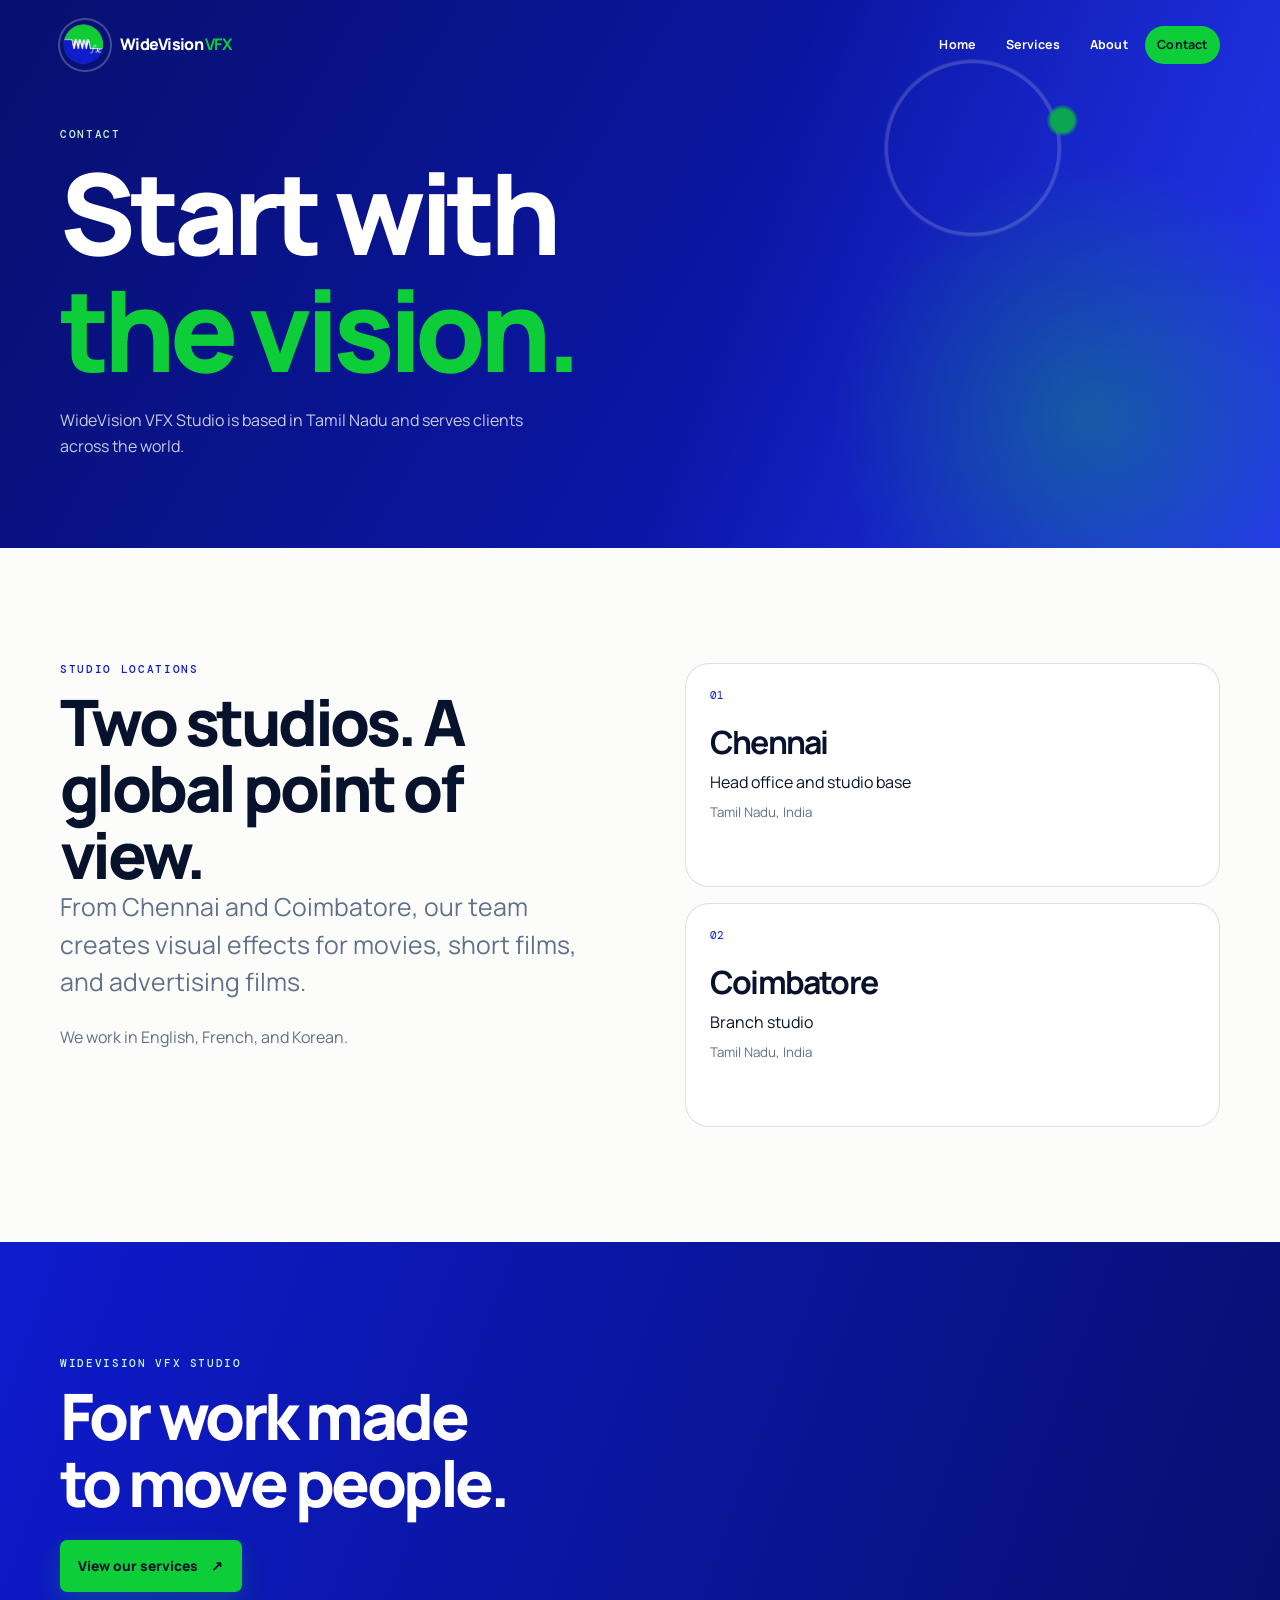
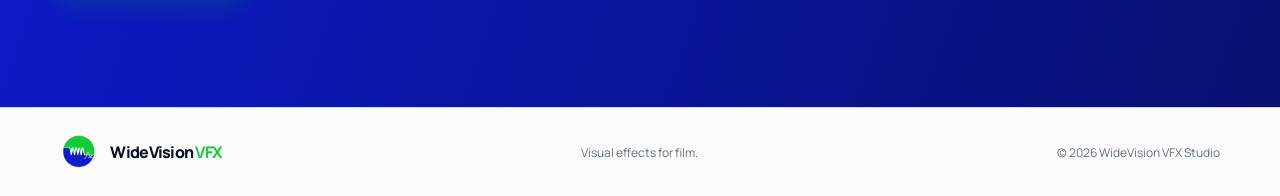
==== commit 79a85918: "Overhauled the website's design and functionality, including updates to HTML, CSS, and JavaScript fi" ====
--- a/contact.html
+++ b/contact.html
@@ -1,57 +1,6 @@
-<!DOCTYPE html>
+<!doctype html>
 <html lang="en">
-<head>
-  <meta charset="UTF-8">
-  <meta name="viewport" content="width=device-width, initial-scale=1.0">
-  <title>Contact - WideVision VFX Studio</title>
-  <link rel="stylesheet" href="style.css">
-</head>
-<body>
-  <header class="site-header">
-    <div class="header-container">
-      <div class="brand">
-        <img src="logo.png" alt="WideVision logo" class="site-logo">
-        <h1>WideVision VFX Studio</h1>
-      </div>
-      <nav class="nav-menu">
-        <ul>
-          <li><a href="main.html">Home</a></li>
-          <li><a href="services.html">Services</a></li>
-          <li><a href="about.html">About</a></li>
-          <li><a href="contact.html">Contact</a></li>
-        </ul>
-      </nav>
-    </div>
-  </header>
-
-  <section class="hero-section contact-hero">
-    <div class="hero-graphic hero-contact-panel"></div>
-    <div class="hero-graphic hero-contact-orb"></div>
-    <div class="hero-graphic hero-contact-line"></div>
-    <div class="hero-content">
-      <span class="hero-badge">Signal & Response</span>
-      <h1>Get In Touch</h1>
-      <p>Let's connect your concept to a polished, production-ready pipeline.</p>
-    </div>
-  </section>
-
-  <div class="main-container">
-    <section class="content-section tile-left">
-      <h2>Sed ut perspiciatis unde omnis iste</h2>
-      <p>Sed ut perspiciatis unde omnis iste natus error sit voluptatem accusantium doloremque laudantium totam rem aperiam eaque ipsa quae ab illo inventore veritatis et quasi architecto beatae vitae dicta sunt explicabo nemo enim ipsam voluptatem quia voluptas sit aspernatur aut odit aut fugit sed quia consequuntur magni dolores.</p>
-    </section>
-
-    <section class="content-section tile-middle">
-      <h2>Eos qui ratione voluptatem sequi</h2>
-      <p>Eos qui ratione voluptatem sequi nesciunt neque porro quisquam est qui dolorem ipsum quia dolor sit amet consectetur adipisci velit sed quia non numquam eius modi tempora incidunt ut labore et dolore magnam aliquam quaerat voluptatem ut enim ad minima veniam quis nostrud exercitation ullamco laboris.</p>
-    </section>
-
-    <section class="content-section tile-right">
-      <h2>Nisi ut aliquid ex ea commodo consequat</h2>
-      <p>Nisi ut aliquid ex ea commodo consequat duis aute irure dolor in reprehenderit in voluptate velit esse cillum dolore eu fugiat nulla pariatur excepteur sint occaecat cupidatat non proident sunt in culpa qui officia deserunt mollit anim id est laborum sed ut perspiciatis unde omnis iste natus error sit voluptatem.</p>
-      <p>Email: <a href="mailto:contact@example.com\">contact@example.com</a></p>
-    </section>
-  </div>
-  <script src="script.js"></script>
-</body>
-</html>
+<head><meta charset="UTF-8"><meta name="viewport" content="width=device-width, initial-scale=1"><meta name="description" content="Connect with WideVision VFX Studio in Chennai and Coimbatore, Tamil Nadu."><title>Contact | WideVision VFX Studio</title><link rel="preconnect" href="https://fonts.googleapis.com"><link rel="preconnect" href="https://fonts.gstatic.com" crossorigin><link href="https://fonts.googleapis.com/css2?family=DM+Mono:wght@400;500&family=Manrope:wght@400;500;600;700;800&display=swap" rel="stylesheet"><link rel="stylesheet" href="style.css"></head>
+<body><header class="site-header"><div class="shell header-container"><a class="brand" href="main.html" aria-label="WideVision VFX Studio home"><img src="logo.png" alt="WideVision VFX Studio" class="site-logo" width="56" height="56"><span>WideVision <b>VFX</b></span></a><button class="nav-toggle" type="button" aria-expanded="false" aria-controls="primary-navigation"><span></span><span></span><span></span><span class="sr-only">Toggle navigation</span></button><nav class="nav-menu" id="primary-navigation" aria-label="Primary navigation"><a href="main.html">Home</a><a href="services.html">Services</a><a href="about.html">About</a><a href="contact.html" aria-current="page">Contact</a></nav></div></header>
+<main><section class="page-hero contact-page-hero"><div class="shell reveal"><p class="eyebrow light">Contact</p><h1>Start with<br><em>the vision.</em></h1><p>WideVision VFX Studio is based in Tamil Nadu and serves clients across the world.</p></div></section><section class="section shell contact-grid"><div class="contact-intro reveal"><p class="eyebrow">Studio locations</p><h2>Two studios. A global point of view.</h2><p class="lead">From Chennai and Coimbatore, our team creates visual effects for movies, short films, and advertising films.</p><p>We work in English, French, and Korean.</p></div><div class="studio-list"><article class="studio-card reveal"><span>01</span><h3>Chennai</h3><p>Head office and studio base</p><small>Tamil Nadu, India</small></article><article class="studio-card reveal"><span>02</span><h3>Coimbatore</h3><p>Branch studio</p><small>Tamil Nadu, India</small></article></div></section><section class="contact-banner"><div class="shell reveal"><p class="eyebrow light">WideVision VFX Studio</p><h2>For work made<br>to move people.</h2><a class="button button-primary" href="services.html">View our services <span aria-hidden="true">↗</span></a></div></section></main>
+<footer class="site-footer"><div class="shell footer-content"><a class="brand" href="main.html"><img src="logo.png" alt="" class="site-logo" width="42" height="42"><span>WideVision <b>VFX</b></span></a><p>Visual effects for film.</p><p>© <span data-current-year></span> WideVision VFX Studio</p></div></footer><script src="script.js"></script></body></html>
--- a/style.css
+++ b/style.css
@@ -1,691 +1,154 @@
-/* Base stylesheet for main.html */
+/* WideVision VFX Studio - shared visual system */
+:root{--blue:#0e1bcd;--blue-deep:#07106e;--green:#0dcd38;--ink:#07122d;--muted:#60708a;--paper:#fcfdfa;--line:rgba(7,18,45,.13);--shadow:0 20px 60px rgba(7,16,110,.13);--radius:1.5rem}
+*{box-sizing:border-box}
+html{scroll-behavior:smooth}
+body{margin:0;min-width:320px;color:var(--ink);background:var(--paper);font-family:Manrope,Arial,sans-serif;font-size:16px;line-height:1.6}
+img,video{max-width:100%}
+a{color:inherit;text-decoration:none}
+button{font:inherit}
+.shell{width:min(1160px,calc(100% - 3rem));margin-inline:auto}
+.sr-only{position:absolute;width:1px;height:1px;padding:0;overflow:hidden;clip:rect(0,0,0,0);white-space:nowrap;border:0}
+.eyebrow{margin:0 0 .8rem;font:500 .69rem/1.2 "DM Mono",monospace;letter-spacing:.15em;text-transform:uppercase;color:var(--blue)}
+.eyebrow.light{color:#c4fbd1}
+h1,h2,h3,p{margin-top:0}
+h1,h2,h3{letter-spacing:-.055em;line-height:1.04}
+h1{max-width:800px;margin-bottom:1.25rem;font-size:clamp(3.3rem,8.8vw,7.4rem);font-weight:800}
+h2{max-width:700px;margin-bottom:0;font-size:clamp(2.25rem,5vw,4.5rem);font-weight:800}
+h3{margin-bottom:.7rem;font-size:1.5rem}
+em{color:var(--green);font-style:normal}
+.lead{font-size:clamp(1.23rem,2vw,1.55rem);line-height:1.5}
 
-@import url('https://fonts.googleapis.com/css2?family=Poppins:wght@400;500;600;700&display=swap');
-@import url('https://fonts.googleapis.com/css2?family=Montserrat:wght@400;600;700;800&display=swap');
-@import url('https://fonts.googleapis.com/css2?family=Merriweather:ital,wght@0,400;0,700;1,400&display=swap');
+.site-header{position:absolute;inset:0 0 auto;z-index:10;padding:1.25rem 0;color:#fff;transition:background-color .25s ease,box-shadow .25s ease,padding .25s ease}
+.site-header.scrolled{position:fixed;padding:.7rem 0;background:rgba(7,16,110,.94);box-shadow:0 8px 28px rgba(7,12,60,.2);backdrop-filter:blur(12px)}
+.header-container{display:flex;align-items:center;justify-content:space-between;gap:1.5rem}
+.brand{display:inline-flex;align-items:center;gap:.65rem;font-size:1rem;font-weight:800;letter-spacing:-.045em;white-space:nowrap}
+.brand b{color:var(--green)}
+.site-logo{width:3.1rem;height:3.1rem;object-fit:contain;border-radius:50%;box-shadow:0 0 0 2px rgba(255,255,255,.24)}
+.nav-menu{display:flex;gap:.25rem;align-items:center}
+.nav-menu a{padding:.55rem .8rem;border-radius:999px;font-size:.78rem;font-weight:700;letter-spacing:.01em;transition:background-color .2s ease,color .2s ease}
+.nav-menu a:hover,.nav-menu a:focus-visible,.nav-menu a[aria-current=page]{background:var(--green);color:var(--ink);outline:0}
+.nav-toggle{display:none;width:2.75rem;height:2.75rem;padding:.65rem;border:1px solid rgba(255,255,255,.35);border-radius:.5rem;background:transparent;color:#fff;cursor:pointer}
+.nav-toggle span:not(.sr-only){display:block;height:2px;margin:4px 0;background:currentColor;transition:transform .2s ease,opacity .2s ease}
 
-/* Global page settings */
-:root {
-  --bg-color: #EFF5FF;
-  --text-color: #101110;
-  --accent-color: #3b82f6;
-  --surface-color: #ffffff;
-  --surface-soft: #f8fbff;
-  --border-color: #d6e4f0;
+.home-hero,.page-hero{position:relative;color:#fff;overflow:hidden}
+.home-hero{display:grid;min-height:max(44rem,100svh);align-items:center;isolation:isolate}
+.hero-video,.hero-shade{position:absolute;inset:0;width:100%;height:100%}
+.hero-video{z-index:-2;object-fit:cover}
+.hero-shade{z-index:-1;background:linear-gradient(90deg,rgba(2,6,25,.9),rgba(3,12,62,.61) 48%,rgba(3,9,35,.32)),linear-gradient(0deg,rgba(4,8,37,.7),transparent 38%)}
+.hero-copy{padding:8rem 0 4rem}
+.hero-copy h1{text-shadow:0 8px 32px rgba(0,0,0,.25)}
+.hero-intro{max-width:550px;margin-bottom:1.8rem;font-size:clamp(1.05rem,2vw,1.3rem);color:rgba(255,255,255,.88)}
+.button-group{display:flex;flex-wrap:wrap;gap:.75rem}
+.button{display:inline-flex;align-items:center;justify-content:center;gap:.8rem;min-height:3.25rem;padding:.8rem 1.15rem;border-radius:.45rem;font-weight:800;font-size:.86rem;transition:transform .2s ease,box-shadow .2s ease,background-color .2s ease}
+.button:hover,.button:focus-visible{transform:translateY(-2px);outline:0}
+.button-primary{color:var(--ink);background:var(--green);box-shadow:0 10px 25px rgba(13,205,56,.22)}
+.button-primary:hover,.button-primary:focus-visible{background:#44e668}
+.button-quiet{border:1px solid rgba(255,255,255,.55);color:#fff}
+.button-quiet:hover,.button-quiet:focus-visible{background:#fff;color:var(--blue-deep)}
+.scroll-cue{position:absolute;right:max(1.5rem,calc((100vw - 1160px)/2));bottom:1.5rem;display:flex;gap:.6rem;align-items:center;font:500 .7rem "DM Mono",monospace;text-transform:uppercase;letter-spacing:.08em}
+.scroll-cue span{color:var(--green);font-size:1.3rem}
+
+.section{padding:clamp(4.5rem,9vw,8rem) 0}
+.section-heading{margin-bottom:3rem}
+.intro-grid{display:grid;grid-template-columns:1.1fr .9fr;gap:clamp(2rem,7vw,7rem);max-width:1000px;margin-bottom:4.2rem}
+.intro-grid p:not(.lead){color:var(--muted)}
+.stats-grid{display:grid;grid-template-columns:repeat(4,1fr);border-top:1px solid var(--line);border-left:1px solid var(--line)}
+.stat-card{min-height:11rem;padding:1.25rem;border-right:1px solid var(--line);border-bottom:1px solid var(--line);background:var(--paper)}
+.stat-card strong,.facts-grid strong{display:block;font-size:clamp(2.5rem,4vw,4.1rem);letter-spacing:-.07em;line-height:1;color:var(--blue)}
+.stat-card:nth-child(2) strong{color:var(--green)}
+.stat-card span{display:block;margin-top:.7rem;color:var(--muted);font-size:.85rem}
+.service-band{padding:clamp(4.5rem,8vw,7rem) 0;color:#fff;background:radial-gradient(circle at 80% 15%,rgba(13,205,56,.28),transparent 24%),linear-gradient(120deg,var(--blue-deep),#0e1bcd)}
+.service-band-content,.future-layout,.vision-layout{display:grid;grid-template-columns:1fr 1fr;gap:clamp(2.5rem,10vw,10rem);align-items:start}
+.service-band h2,.future-section h2,.vision-section h2,.contact-banner h2{color:#fff}
+.service-list{border-top:1px solid rgba(255,255,255,.32)}
+.service-list a{display:grid;grid-template-columns:3rem 1fr auto;gap:1rem;align-items:center;padding:1rem 0;border-bottom:1px solid rgba(255,255,255,.32);font-size:clamp(1.3rem,2.4vw,2rem);font-weight:700;letter-spacing:-.04em;transition:color .2s ease,padding .2s ease}
+.service-list a span{font:.65rem "DM Mono",monospace;color:var(--green)}
+.service-list a b{color:var(--green)}
+.service-list a:hover,.service-list a:focus-visible{padding-left:.6rem;color:var(--green);outline:0}
+.locations-section{padding-bottom:clamp(5rem,10vw,9rem)}
+.location-grid{display:grid;grid-template-columns:1fr 1fr 1.2fr;gap:1rem}
+.location-card,.language-card{min-height:14rem;padding:1.5rem;border-radius:var(--radius)}
+.location-card{border:1px solid var(--line)}
+.location-card:hover{border-color:var(--blue);box-shadow:var(--shadow)}
+.location-number,.service-card>span,.studio-card>span,.process-grid article>span{display:block;margin-bottom:2.4rem;font:.68rem "DM Mono",monospace;color:var(--blue)}
+.location-card p{color:var(--muted)}
+.language-card{color:#fff;background:var(--blue)}
+.language-card h3{margin:.5rem 0 0;font-size:clamp(1.7rem,3vw,2.5rem)}
+.language-card .eyebrow{color:#b6c2ff}
+
+.page-hero{display:flex;min-height:34rem;align-items:end;padding:8rem 0 4.5rem;background:var(--blue-deep);isolation:isolate}
+.page-hero:before{content:"";position:absolute;inset:0;z-index:-1;opacity:.78;background:radial-gradient(circle at 83% 22%,var(--green) 0 1%,transparent 1.4%),radial-gradient(circle at 76% 27%,transparent 0 8%,rgba(255,255,255,.22) 8.1% 8.3%,transparent 8.5%),radial-gradient(circle at 85% 76%,rgba(13,205,56,.38),transparent 22%),linear-gradient(110deg,transparent 55%,rgba(51,74,255,.8))}
+.page-hero p:last-child{max-width:500px;color:rgba(255,255,255,.78)}
+.services-page-hero{background:linear-gradient(120deg,#07106e,#0e1bcd)}
+.about-page-hero{background:linear-gradient(110deg,#07106e,#1832ca)}
+.contact-page-hero{background:linear-gradient(120deg,#07106e,#0e1bcd)}
+.service-cards{display:grid;grid-template-columns:repeat(3,1fr);gap:1rem}
+.service-card{min-height:19rem;padding:1.6rem;border:1px solid var(--line);border-radius:var(--radius);transition:transform .25s ease,box-shadow .25s ease}
+.service-card:hover{transform:translateY(-5px);box-shadow:var(--shadow)}
+.service-card:nth-child(2){background:var(--blue);color:#fff;border-color:var(--blue)}
+.service-card:nth-child(2)>span{color:var(--green)}
+.service-card p{color:var(--muted)}
+.service-card:nth-child(2) p{color:rgba(255,255,255,.8)}
+.future-section,.vision-section{padding:clamp(4.5rem,9vw,8rem) 0;background:var(--ink);color:#fff}
+.future-copy>p,.vision-layout p:last-child{color:rgba(255,255,255,.74);font-size:1.15rem}
+.future-copy ul{display:grid;grid-template-columns:1fr 1fr;gap:.6rem;padding:0;margin:2rem 0 0;list-style:none}
+.future-copy li{padding:.65rem 0;border-bottom:1px solid rgba(255,255,255,.18)}
+.future-copy li:before{content:"↗";margin-right:.6rem;color:var(--green)}
+.process-grid{display:grid;grid-template-columns:repeat(3,1fr);gap:1.75rem}
+.process-grid article{padding-top:1.2rem;border-top:2px solid var(--blue)}
+.process-grid article:nth-child(2){border-color:var(--green)}
+.process-grid article p{color:var(--muted)}
+
+.about-intro{display:grid;grid-template-columns:1fr 1fr;gap:clamp(2rem,7vw,7rem);align-items:center}
+.about-copy>p:not(.eyebrow){color:var(--muted)}
+.about-video{position:relative;overflow:hidden;min-height:30rem;border-radius:var(--radius);background:var(--blue);box-shadow:var(--shadow)}
+.about-video video{display:block;width:100%;height:100%;min-height:30rem;object-fit:cover;opacity:.82}
+.about-video span{position:absolute;left:1rem;bottom:1rem;padding:.45rem .7rem;background:var(--green);color:var(--ink);font:.65rem "DM Mono",monospace;text-transform:uppercase;letter-spacing:.08em}
+.vision-layout>.eyebrow{align-self:start}
+.vision-layout h2{margin-bottom:1.5rem}
+.facts-grid{display:grid;grid-template-columns:repeat(3,1fr);gap:1rem}
+.facts-grid article{padding:1.5rem;border-bottom:1px solid var(--line)}
+.facts-grid p{margin:.75rem 0 0;color:var(--muted)}
+.facts-grid article:nth-child(2) strong{color:var(--green)}
+.contact-grid{display:grid;grid-template-columns:1fr 1fr;gap:clamp(2rem,7vw,7rem)}
+.contact-intro>p:not(.eyebrow){color:var(--muted)}
+.studio-list{display:grid;gap:1rem}
+.studio-card{min-height:14rem;padding:1.5rem;border:1px solid var(--line);border-radius:var(--radius);background:#fff}
+.studio-card h3{font-size:2rem}
+.studio-card>span{margin-bottom:1.5rem}
+.studio-card p{margin-bottom:.2rem}
+.studio-card small{color:var(--muted)}
+.contact-banner{padding:clamp(5rem,9vw,8rem) 0;background:linear-gradient(110deg,#0e1bcd,#07106e);color:#fff}
+.contact-banner h2{margin-bottom:1.5rem}
+.site-footer{padding:1.5rem 0;border-top:1px solid var(--line)}
+.footer-content{display:flex;align-items:center;justify-content:space-between;gap:1rem}
+.site-footer .brand{color:var(--ink)}
+.site-footer p{margin:0;color:var(--muted);font-size:.75rem}
+.site-footer .site-logo{width:2.5rem;height:2.5rem;box-shadow:none}
+.reveal{opacity:0;transform:translateY(18px);transition:opacity .65s ease,transform .65s ease}
+.reveal.is-visible{opacity:1;transform:none}
+
+@media(max-width:760px){.shell{width:min(100% - 2rem,1160px)}
+.nav-toggle{display:block}
+.nav-menu{position:absolute;top:calc(100% + .45rem);right:1rem;left:1rem;display:none;flex-direction:column;align-items:stretch;padding:.5rem;border-radius:.75rem;background:var(--blue-deep);box-shadow:var(--shadow)}
+.nav-menu.is-open{display:flex}
+.nav-menu a{padding:.8rem}
+.nav-toggle[aria-expanded=true] span:nth-child(1){transform:translateY(6px) rotate(45deg)}
+.nav-toggle[aria-expanded=true] span:nth-child(2){opacity:0}
+.nav-toggle[aria-expanded=true] span:nth-child(3){transform:translateY(-6px) rotate(-45deg)}
+.home-hero{min-height:42rem}
+.scroll-cue{display:none}
+.intro-grid,.service-band-content,.future-layout,.vision-layout,.about-intro,.contact-grid{grid-template-columns:1fr}
+.stats-grid{grid-template-columns:1fr 1fr}
+.service-cards,.process-grid,.facts-grid{grid-template-columns:1fr}
+.location-grid{grid-template-columns:1fr}
+.future-copy ul{grid-template-columns:1fr}
+.footer-content{flex-wrap:wrap}
+.footer-content p:last-child{width:100%}
+.page-hero{min-height:29rem}
+.about-video,.about-video video{min-height:22rem}
 }
-
-/* Reset margins and set base font */
-html {
-  box-sizing: border-box;
+@media(prefers-reduced-motion:reduce){html{scroll-behavior:auto}
+.reveal{opacity:1;transform:none;transition:none}
+.button,.service-card,.service-list a{transition:none}
 }
-*, *::before, *::after {
-  box-sizing: inherit;
-}
-
-body {
-  margin: 0;
-  font-family: 'Poppins', system-ui, -apple-system, BlinkMacSystemFont, "Segoe UI", sans-serif;
-  line-height: 1.7;
-  background: var(--bg-color);
-  color: var(--text-color);
-  min-height: 100vh;
-}
-
-body > .video-section {
-  height: 100vh;
-  overflow: hidden;
-}
-
-/* Header with title and navigation */
-.site-header {
-  position: fixed;
-  top: 0;
-  left: 0;
-  right: 0;
-  z-index: 20;
-  background: rgba(255, 255, 255, 0.12);
-  backdrop-filter: blur(12px);
-  border-bottom: 1px solid rgba(255, 255, 255, 0.18);
-  box-shadow: 0 10px 30px rgba(15, 23, 42, 0.08);
-  padding: 1.5rem 0;
-  transition: padding 0.3s ease, box-shadow 0.3s ease, transform 0.3s ease;
-}
-
-.site-header.scrolled {
-  padding: 0.2rem 0;
-  transform: translateY(-4px);
-  box-shadow: 0 8px 28px rgba(15, 23, 42, 0.22);
-}
-
-.site-header.scrolled .site-logo {
-  width: 40px;
-}
-
-.site-header.scrolled h1 {
-  font-size: clamp(1.35rem, 2vw, 1.8rem);
-}
-
-.site-header.scrolled .nav-menu a {
-  padding: 0.45rem 0.75rem;
-  font-size: 0.82rem;
-}
-
-.content-section {
-  margin: 0;
-}
-
-.content-section h2 {
-  font-size: clamp(1.5rem, 2.2vw, 2.1rem);
-  margin-bottom: 0.75rem;
-}
-
-
-
-.header-container {
-  width: 100%;
-  margin: 0;
-  padding: 0 1.5rem;
-  display: flex;
-  justify-content: space-between;
-  align-items: center;
-  gap: 1.5rem;
-}
-
-.brand {
-  display: flex;
-  align-items: center;
-  gap: 0.85rem;
-}
-
-.site-logo {
-  width: 52px;
-  height: auto;
-  display: block;
-}
-
-.nav-menu ul {
-  list-style: none;
-  margin: 0;
-  padding: 0;
-  display: flex;
-  gap: 1.8rem;
-  flex-wrap: wrap;
-}
-
-.site-header h1 {
-  margin: 0;
-  font-size: clamp(1.9rem, 2.5vw, 2.7rem);
-  font-weight: 700;
-  letter-spacing: -0.04em;
-  color: #000000;
-}
-
-/* Navigation menu */
-.nav-menu ul {
-  list-style: none;
-  margin: 0;
-  padding: 0;
-  display: flex;
-  gap: 1rem;
-  flex-wrap: wrap;
-}
-
-.nav-menu a {
-  display: inline-flex;
-  align-items: center;
-  padding: 0.75rem 1rem;
-  border-radius: 999px;
-  font-weight: 600;
-  text-transform: uppercase;
-  letter-spacing: 0.08em;
-  color: #000000;
-  background: rgba(255, 255, 255, 0.15);
-  transition: transform 0.2s ease, background-color 0.2s ease, color 0.2s ease;
-}
-
-.nav-menu a:hover,
-.nav-menu a:focus {
-  color: #000000;
-  background: rgba(255, 255, 255, 0.25);
-  transform: translateY(-1px);
-  text-decoration: none;
-}
-
-.nav-menu a:active {
-  transform: translateY(0);
-}
-
-/* Full-width video section */
-.video-section {
-  position: relative;
-  width: 100%;
-  height: 100vh;
-  background: #000;
-  padding: 0;
-  margin: 0;
-  display: flex;
-  align-items: center;
-  justify-content: center;
-  overflow: hidden;
-}
-
-.video-section video {
-  display: block;
-  width: 100%;
-  height: 100%;
-  object-fit: cover;
-}
-
-.video-overlay {
-  position: absolute;
-  top: 0;
-  left: 0;
-  width: 100%;
-  height: 100%;
-  display: flex;
-  align-items: center;
-  justify-content: flex-start;
-  pointer-events: none;
-  padding-left: 5%;
-}
-
-.overlay-text {
-  text-align: left;
-  color: #e8e8e8;
-  font-size: clamp(1.5rem, 5vw, 3rem);
-  font-weight: 900;
-  font-family: 'Poppins', sans-serif;
-  -webkit-text-stroke: 4px rgba(255, 255, 255, 0.8);
-  padding: 0;
-  max-width: 50%;
-  line-height: 1.6;
-  pointer-events: auto;
-  letter-spacing: 0.02em;
-}
-
-.overlay-text p {
-  margin: 0;
-  font-style: italic;
-  font-weight: 500;
-  font-family: Tahoma, sans-serif;
-}
-
-/* Hero sections with unique visuals */
-.hero-section {
-  position: relative;
-  width: 100%;
-  min-height: 420px;
-  display: flex;
-  align-items: center;
-  justify-content: center;
-  overflow: hidden;
-  margin: 0;
-  padding: 7rem 2rem 3rem;
-  isolation: isolate;
-}
-
-.hero-content {
-  position: relative;
-  z-index: 3;
-  text-align: center;
-  max-width: 720px;
-  padding: 2rem 2.4rem;
-  border-radius: 24px;
-  border: 1px solid rgba(255, 255, 255, 0.18);
-  background: rgba(4, 10, 24, 0.32);
-  backdrop-filter: blur(18px);
-  box-shadow: 0 24px 60px rgba(2, 8, 23, 0.28);
-}
-
-.hero-badge {
-  display: inline-block;
-  margin-bottom: 0.8rem;
-  padding: 0.4rem 0.8rem;
-  border-radius: 999px;
-  background: rgba(255, 255, 255, 0.12);
-  border: 1px solid rgba(255, 255, 255, 0.2);
-  font-size: 0.75rem;
-  letter-spacing: 0.24em;
-  text-transform: uppercase;
-  font-weight: 700;
-  color: #eaf7ff;
-}
-
-.hero-content h1 {
-  color: white;
-  font-size: clamp(2.4rem, 5vw, 4rem);
-  text-shadow: 0 4px 20px rgba(0, 0, 0, 0.24);
-  margin: 0 0 0.6rem;
-}
-
-.hero-content p {
-  margin: 0;
-  color: rgba(255, 255, 255, 0.86);
-  font-size: 1.02rem;
-}
-
-.parallax-layer {
-  transform: translate3d(0, 0, 0);
-  will-change: transform;
-}
-
-.hero-graphic {
-  position: absolute;
-  pointer-events: none;
-  z-index: 1;
-}
-
-/* Services page tech card */
-.services-hero {
-  background:
-    radial-gradient(circle at 15% 20%, rgba(125, 211, 252, 0.16), transparent 24%),
-    radial-gradient(circle at 85% 20%, rgba(191, 219, 254, 0.18), transparent 22%),
-    linear-gradient(135deg, #0f172a 0%, #1e3a5f 42%, #3b82f6 100%);
-}
-
-.services-hero::before {
-  content: "";
-  position: absolute;
-  inset: 0;
-  background: linear-gradient(90deg, rgba(255,255,255,0.08) 1px, transparent 1px), linear-gradient(rgba(255,255,255,0.06) 1px, transparent 1px);
-  background-size: 56px 56px;
-  opacity: 0.24;
-  z-index: 1;
-}
-
-.services-hero .hero-grid {
-  right: 7%;
-  bottom: 10%;
-  width: 320px;
-  height: 220px;
-  border: 1px solid rgba(191, 219, 254, 0.24);
-  border-radius: 24px;
-  background: linear-gradient(90deg, rgba(191, 219, 254, 0.12) 1px, transparent 1px), linear-gradient(rgba(191, 219, 254, 0.12) 1px, transparent 1px);
-  background-size: 32px 32px;
-  box-shadow: inset 0 0 0 1px rgba(255, 255, 255, 0.08), 0 0 50px rgba(125, 211, 252, 0.12);
-  transform: rotate(-12deg);
-}
-
-.services-hero .hero-node {
-  left: 10%;
-  top: 22%;
-  width: 120px;
-  height: 120px;
-  border-radius: 50%;
-  border: 1px solid rgba(255, 255, 255, 0.24);
-  background: radial-gradient(circle, rgba(255,255,255,0.18), rgba(125, 211, 252, 0.08) 35%, transparent 70%);
-  box-shadow: 0 0 60px rgba(125, 211, 252, 0.12);
-}
-
-.services-hero .hero-ring {
-  left: 16%;
-  bottom: 9%;
-  width: 220px;
-  height: 220px;
-  border: 1px solid rgba(255, 255, 255, 0.16);
-  border-radius: 50%;
-  box-shadow: inset 0 0 40px rgba(125, 211, 252, 0.08);
-}
-
-.services-hero .hero-ring::before {
-  content: "";
-  position: absolute;
-  inset: 16px;
-  border: 1px dashed rgba(255, 255, 255, 0.16);
-  border-radius: 50%;
-  animation: spin 12s linear infinite;
-}
-
-/* About page tech card */
-.about-hero {
-  background:
-    radial-gradient(circle at 25% 30%, rgba(125, 211, 252, 0.12), transparent 24%),
-    radial-gradient(circle at 80% 20%, rgba(191, 219, 254, 0.14), transparent 22%),
-    linear-gradient(135deg, #0f172a 0%, #23415f 45%, #60a5fa 100%);
-}
-
-.about-hero::before {
-  content: "";
-  position: absolute;
-  inset: 0;
-  background: repeating-linear-gradient(90deg, rgba(255,255,255,0.06) 0 1px, transparent 1px 60px), repeating-linear-gradient(0deg, rgba(255,255,255,0.05) 0 1px, transparent 1px 60px);
-  opacity: 0.2;
-  z-index: 1;
-}
-
-.about-hero .hero-circuit {
-  left: 7%;
-  top: 18%;
-  width: 380px;
-  height: 240px;
-  border: 1px solid rgba(191, 219, 254, 0.2);
-  border-radius: 24px;
-  background: linear-gradient(90deg, transparent 0 30%, rgba(255,255,255,0.1) 30% 32%, transparent 32% 100%), linear-gradient(0deg, transparent 0 45%, rgba(255,255,255,0.1) 45% 47%, transparent 47% 100%);
-  box-shadow: inset 0 0 30px rgba(125, 211, 252, 0.08);
-}
-
-.about-hero .hero-circuit::before {
-  content: "";
-  position: absolute;
-  inset: 14px;
-  border-radius: 20px;
-  border: 1px solid rgba(255, 255, 255, 0.16);
-}
-
-.about-hero .hero-core {
-  right: 10%;
-  bottom: 14%;
-  width: 150px;
-  height: 150px;
-  border-radius: 24px;
-  border: 1px solid rgba(255, 255, 255, 0.16);
-  background: linear-gradient(135deg, rgba(255,255,255,0.12), rgba(125, 211, 252, 0.06));
-  box-shadow: 0 0 40px rgba(96, 165, 250, 0.12);
-  transform: rotate(12deg);
-}
-
-.about-hero .hero-core::before {
-  content: "";
-  position: absolute;
-  inset: 22px;
-  border-radius: 14px;
-  border: 1px solid rgba(255, 255, 255, 0.16);
-}
-
-.about-hero .hero-scan {
-  right: 17%;
-  top: 20%;
-  width: 240px;
-  height: 8px;
-  background: linear-gradient(90deg, transparent, rgba(255,255,255,0.8), transparent);
-  filter: blur(1px);
-  animation: scan 4s linear infinite;
-}
-
-/* Contact page tech card */
-.contact-hero {
-  background:
-    radial-gradient(circle at 15% 20%, rgba(191, 219, 254, 0.14), transparent 22%),
-    radial-gradient(circle at 80% 20%, rgba(125, 211, 252, 0.12), transparent 24%),
-    linear-gradient(135deg, #0d1b2a 0%, #23415f 45%, #93c5fd 100%);
-}
-
-.contact-hero::before {
-  content: "";
-  position: absolute;
-  inset: 0;
-  background: linear-gradient(90deg, rgba(255,255,255,0.08) 1px, transparent 1px), linear-gradient(rgba(255,255,255,0.05) 1px, transparent 1px);
-  background-size: 42px 42px;
-  opacity: 0.2;
-  z-index: 1;
-}
-
-.contact-hero .hero-contact-panel {
-  left: 7%;
-  bottom: 12%;
-  width: 320px;
-  height: 220px;
-  border: 1px solid rgba(186, 230, 253, 0.2);
-  border-radius: 24px;
-  background: linear-gradient(135deg, rgba(255,255,255,0.1), rgba(147, 197, 253, 0.06));
-  box-shadow: inset 0 0 32px rgba(191, 219, 254, 0.08), 0 0 40px rgba(125, 211, 252, 0.1);
-  transform: rotate(-10deg);
-}
-
-.contact-hero .hero-contact-orb {
-  right: 9%;
-  top: 20%;
-  width: 140px;
-  height: 140px;
-  border-radius: 50%;
-  border: 1px solid rgba(255, 255, 255, 0.2);
-  background: radial-gradient(circle, rgba(255,255,255,0.18), rgba(147, 197, 253, 0.08) 30%, transparent 70%);
-  box-shadow: 0 0 50px rgba(125, 211, 252, 0.12);
-}
-
-.contact-hero .hero-contact-line {
-  right: 18%;
-  bottom: 16%;
-  width: 230px;
-  height: 8px;
-  border-radius: 999px;
-  background: linear-gradient(90deg, transparent, rgba(255,255,255,0.8), transparent);
-  animation: scan 5s linear infinite;
-}
-
-/* Animations */
-@keyframes float {
-  0%, 100% { transform: translateY(0px); }
-  50% { transform: translateY(-20px); }
-}
-
-@keyframes slide {
-  0% { background-position: 0 0, 20px 20px; }
-  100% { background-position: 40px 40px, 60px 60px; }
-}
-
-@keyframes pulse {
-  0%, 100% { opacity: 1; }
-  50% { opacity: 0.95; }
-}
-
-@keyframes spin {
-  from { transform: rotate(0deg); }
-  to { transform: rotate(360deg); }
-}
-
-@keyframes scan {
-  0% { transform: translateX(40px); opacity: 0; }
-  40% { opacity: 1; }
-  100% { transform: translateX(-240px); opacity: 0; }
-}
-
-/* Page container for centered content */
-.main-container {
-  max-width: 100%;
-  margin: 0 auto;
-  padding: 3rem 2rem;
-}
-
-.main-container > .content-section {
-  min-height: 220px;
-  padding: 1.6rem 1.8rem;
-  border-radius: 24px;
-  border: 1px solid rgba(15, 23, 42, 0.08);
-  background: linear-gradient(135deg, rgba(255,255,255,0.96), rgba(239, 245, 255, 0.95));
-  box-shadow: 0 12px 30px rgba(15, 23, 42, 0.06);
-  display: flex;
-  flex-direction: column;
-  justify-content: flex-start;
-  transition: transform 0.25s ease, box-shadow 0.25s ease;
-}
-
-.main-container > .content-section:hover {
-  transform: translateY(-4px);
-  box-shadow: 0 16px 34px rgba(15, 23, 42, 0.1);
-}
-
-/* About page layout */
-.about-layout {
-  display: grid;
-  grid-template-columns: minmax(0, 1.4fr) minmax(280px, 0.6fr);
-  gap: 2rem;
-  align-items: flex-start;
-  width: 100%;
-  max-width: 1400px;
-  margin: 0 auto;
-}
-
-.about-left {
-  width: 100%;
-}
-
-.about-right {
-  width: 100%;
-  height: 1025px;
-  aspect-ratio: 9 / 16;
-  background: var(--surface-color);
-  border: 2px solid var(--border-color);
-  border-radius: 16px;
-  overflow: hidden;
-  transition: box-shadow 0.3s ease, border-color 0.3s ease, transform 0.3s ease;
-}
-
-.about-right:hover {
-  box-shadow: 0 16px 40px rgba(16, 42, 67, 0.18);
-  border-color: var(--accent-color);
-  transform: translateY(-2px);
-}
-
-.about-right video {
-  width: 100%;
-  height: 100%;
-  object-fit: cover;
-  display: block;
-}
-
-@media (max-width: 1024px) {
-  .about-layout {
-    grid-template-columns: 1fr;
-    align-items: stretch;
-  }
-  
-  .about-right {
-    min-height: 400px;
-  }
-}
-
-/* Heading styles */
-h1 {
-  font-size: clamp(2.25rem, 4vw, 3.2rem);
-  margin-top: 0;
-  margin-bottom: 1rem;
-}
-
-p {
-  margin-top: 0;
-  margin-bottom: 1rem;
-}
-
-/* Example card section */
-.card {
-  background: var(--surface-color);
-  border: 1px solid var(--border-color);
-  border-radius: 16px;
-  box-shadow: 0 8px 24px rgba(16, 42, 67, 0.08);
-  padding: 1.5rem;
-}
-
-/* Link styling */
-a {
-  color: var(--accent-color);
-  text-decoration: none;
-}
-a:hover,
-a:focus {
-  text-decoration: underline;
-}
-
-button,
-.button,
-.nav-menu a {
-  cursor: pointer;
-}
-
-.hover-active {
-  transform: translateY(-2px) scale(1.01);
-  box-shadow: 0 14px 28px rgba(0, 0, 0, 0.14);
-}
-
-.nav-menu a.hover-active {
-  background: rgba(59, 130, 246, 0.22);
-  color: #111827;
-}
-
-/* Utility helpers: add more as needed */
-.text-center {
-  text-align: center;
-}
-
-/* Accordion styles */
-.accordion {
-  width: 100%;
-}
-
-.accordion-item {
-  margin-bottom: 2.5rem;
-  border: 3px solid var(--border-color);
-  border-radius: 20px;
-  overflow: hidden;
-  background: var(--surface-color);
-  box-shadow: 0 8px 24px rgba(16, 42, 67, 0.1);
-  transition: box-shadow 0.3s ease, border-color 0.3s ease, transform 0.3s ease;
-}
-
-.accordion-item:hover {
-  box-shadow: 0 16px 40px rgba(16, 42, 67, 0.18);
-  border-color: var(--accent-color);
-  transform: translateY(-2px);
-}
-
-.accordion-header {
-  width: 100%;
-  padding: 3rem 3.5rem;
-  font-size: clamp(1.75rem, 3vw, 2.5rem);
-  font-weight: 700;
-  text-align: left;
-  background: var(--surface-color);
-  border: none;
-  cursor: pointer;
-  display: flex;
-  justify-content: space-between;
-  align-items: center;
-  transition: background-color 0.3s ease, color 0.3s ease;
-  color: var(--text-color);
-  letter-spacing: -0.02em;
-  line-height: 1.3;
-}
-
-.accordion-header:hover {
-}
-
-.accordion-header::after {
-  content: '▼';
-  display: inline-block;
-  font-size: 1.5rem;
-  transition: transform 0.4s cubic-bezier(0.4, 0.0, 0.2, 1);
-  margin-left: 2rem;
-  flex-shrink: 0;
-}
-
-.accordion-content {
-  max-height: 0;
-  overflow: hidden;
-  transition: max-height 0.5s cubic-bezier(0.4, 0.0, 0.2, 1);
-}
-
-.accordion-content.open {
-  max-height: 2000px;
-}
-
-.accordion-body {
-  padding: 0 3.5rem 2.5rem 3.5rem;
-  font-size: 1.25rem;
-  line-height: 1.85;
-  color: var(--text-color);
-}
-
-.accordion-body p {
-  margin-bottom: 1.5rem;
-}
-
-.accordion-body p:last-child {
-  margin-bottom: 0;
-}
-
-.accordion-item.open .accordion-header::after {
-  transform: rotate(180deg);
-}
-
-/* Add new section styles by using a class name and a comment */
-/* Example: .new-section { ... } */
